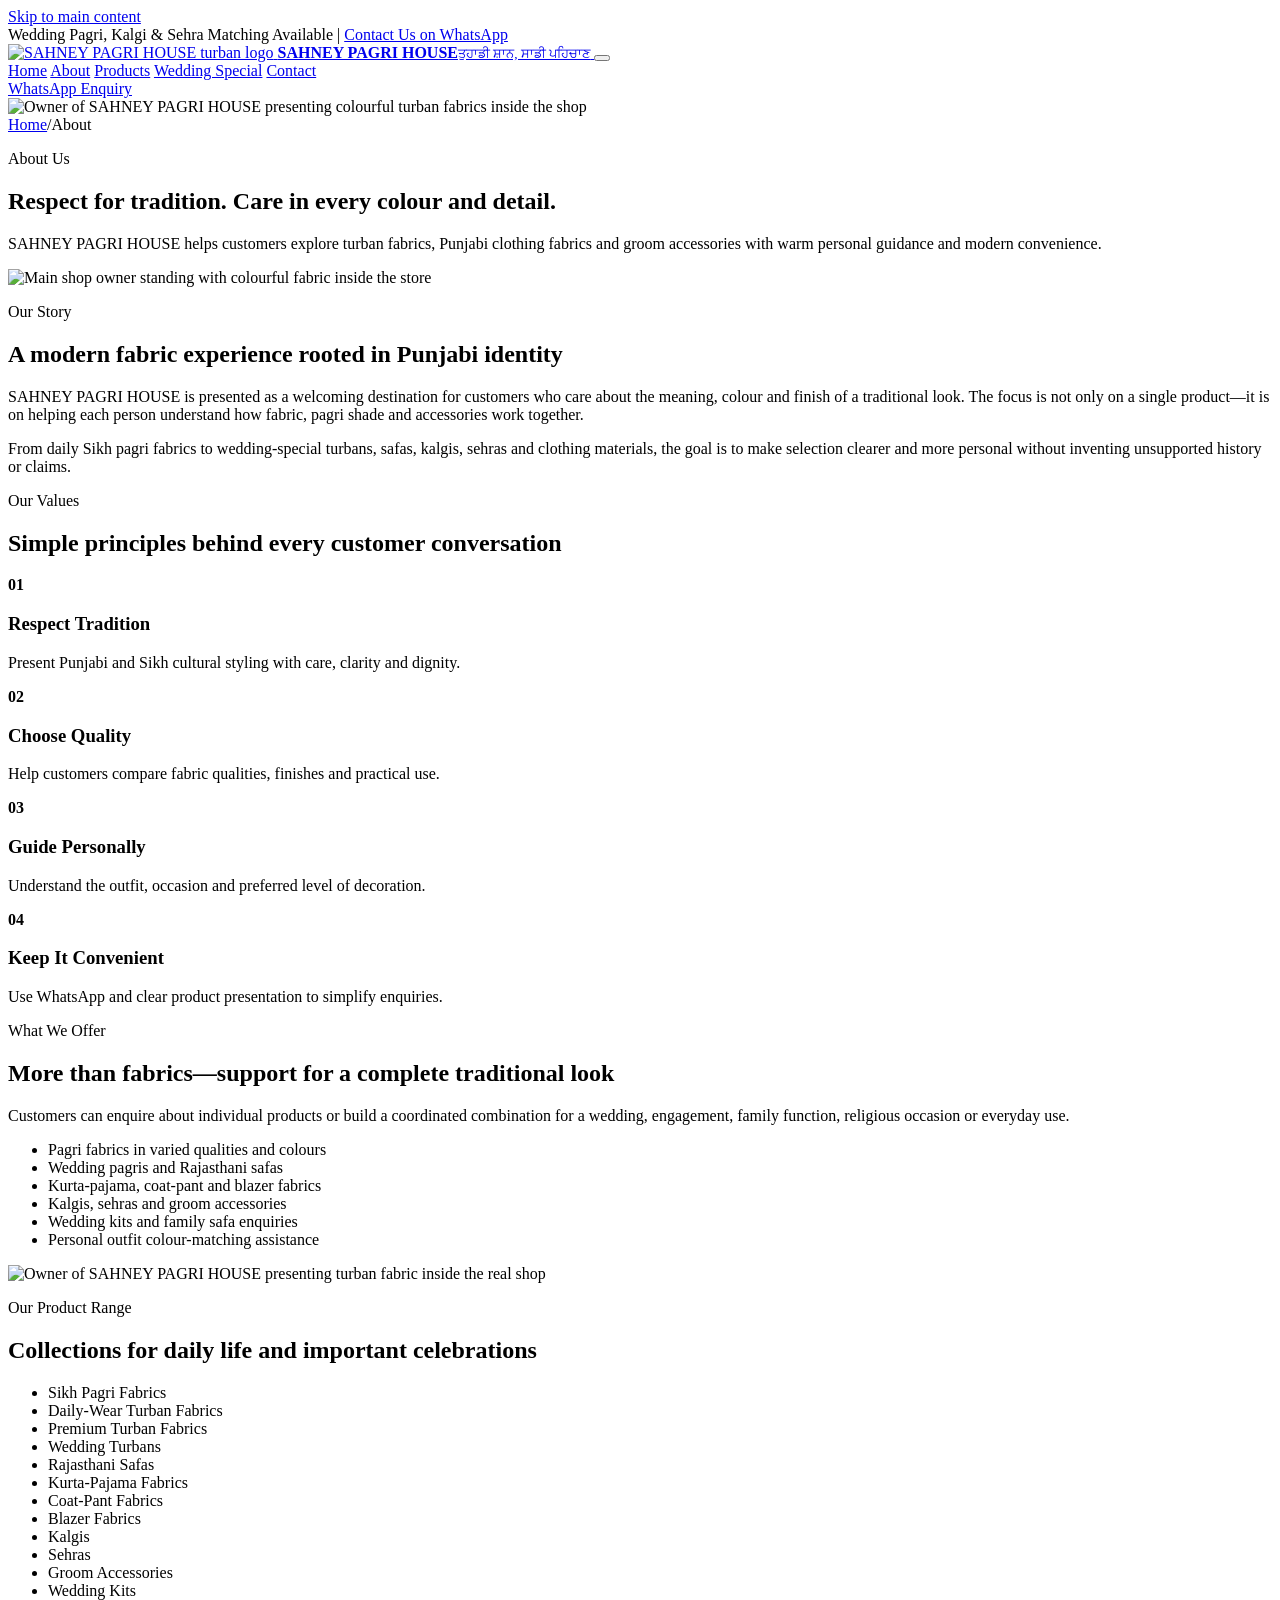
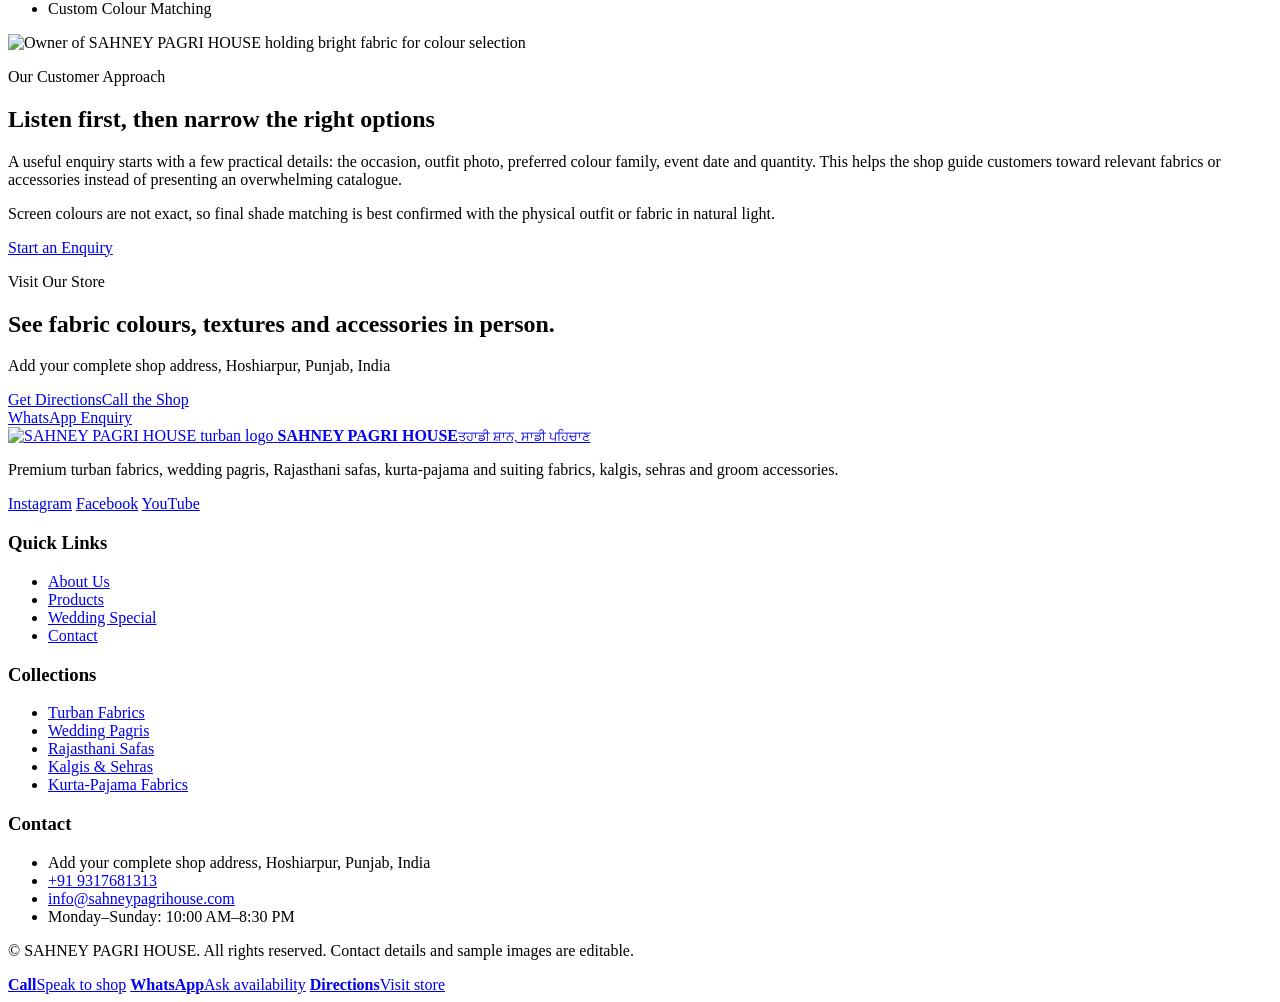
==== about.html @ 7a2eb68b "Add files via upload" ====
<!doctype html>
<html lang="en">
<head>
  <meta charset="utf-8">
  <meta name="viewport" content="width=device-width, initial-scale=1">
  <meta name="theme-color" content="#06172F">
  <meta name="description" content="Learn how SAHNEY PAGRI HOUSE combines Punjabi tradition, quality fabric selection and personal wedding colour-matching assistance in Hoshiarpur.">
  <meta name="keywords" content="turban fabrics Hoshiarpur, wedding pagri Punjab, Sikh pagri cloth, kalgi sehra, Rajasthani safa, groom accessories">
  <link rel="canonical" href="https://www.example.com/sahni-pagri-house/about.html">
  <meta property="og:type" content="website">
  <meta property="og:title" content="About SAHNEY PAGRI HOUSE | Punjabi Tradition & Personal Service">
  <meta property="og:description" content="Learn how SAHNEY PAGRI HOUSE combines Punjabi tradition, quality fabric selection and personal wedding colour-matching assistance in Hoshiarpur.">
  <meta property="og:url" content="https://www.example.com/sahni-pagri-house/about.html">
  <meta property="og:image" content="https://www.example.com/sahni-pagri-house/assets/images/owner-shop.webp">
  <meta name="twitter:card" content="summary_large_image">
  <meta name="twitter:title" content="About SAHNEY PAGRI HOUSE | Punjabi Tradition & Personal Service">
  <meta name="twitter:description" content="Learn how SAHNEY PAGRI HOUSE combines Punjabi tradition, quality fabric selection and personal wedding colour-matching assistance in Hoshiarpur.">
  <meta name="twitter:image" content="https://www.example.com/sahni-pagri-house/assets/images/owner-shop.webp">
  <title>About SAHNEY PAGRI HOUSE | Punjabi Tradition & Personal Service</title>
  <link rel="icon" href="assets/icons/favicon.png" type="image/png">
  <link rel="stylesheet" href="css/style.css">
  <script src="js/site-config.js" defer></script>

  <script src="js/script.js" defer></script>
</head>
    <body>
      <a class="skip-link" href="#main-content">Skip to main content</a>
      <div class="announcement-bar">
        <div class="container">
          Wedding Pagri, Kalgi &amp; Sehra Matching Available |
          <a href="#" data-whatsapp-message="Hello SAHNEY PAGRI HOUSE, I want to enquire about wedding pagri, kalgi and sehra matching." target="_blank" rel="noopener noreferrer">Contact Us on WhatsApp</a>
        </div>
      </div>
      <header class="site-header" data-header>
        <div class="container header-inner">
          <a class="brand" href="index.html" aria-label="SAHNEY PAGRI HOUSE home">
            <img class="brand-mark" src="assets/icons/logo.png" width="128" height="128" alt="SAHNEY PAGRI HOUSE turban logo" decoding="async">
            <span class="brand-copy"><strong data-config="businessName">SAHNEY PAGRI HOUSE</strong><small data-config="taglinePunjabi">ਤੁਹਾਡੀ ਸ਼ਾਨ, ਸਾਡੀ ਪਹਿਚਾਣ</small></span>
          </a>
          <button class="nav-toggle" type="button" aria-label="Open navigation menu" aria-expanded="false" aria-controls="primary-navigation" data-nav-toggle><span></span><span></span><span></span></button>
          <nav class="main-nav" id="primary-navigation" aria-label="Primary navigation" data-nav>
            <a href="index.html">Home</a>
<a href="about.html" aria-current="page">About</a>
<a href="products.html">Products</a>
<a href="wedding.html">Wedding Special</a>
<a href="contact.html">Contact</a>
          </nav>
          <a class="btn btn-gold btn-sm header-cta" href="#" data-whatsapp-message="Hello SAHNEY PAGRI HOUSE, I want to enquire about your turban and wedding collection." target="_blank" rel="noopener noreferrer">WhatsApp Enquiry</a>
        </div>
      </header>
<main id="main-content">
<!-- IMAGE NOTE: Replace this local WebP with an owner-approved shop or product photo, keeping the same filename and dimensions. -->
<section class="page-hero">
  <img class="page-hero-media" src="assets/images/owner-shop.webp" width="1600" height="900" alt="Owner of SAHNEY PAGRI HOUSE presenting colourful turban fabrics inside the shop" fetchpriority="high" decoding="async">
  <div class="container page-hero-inner reveal">
    <nav class="breadcrumb" aria-label="Breadcrumb"><a href="index.html">Home</a><span aria-hidden="true">/</span><span>About</span></nav>
    <p class="eyebrow">About Us</p>
    <h1>Respect for tradition. Care in every colour and detail.</h1>
    <p>SAHNEY PAGRI HOUSE helps customers explore turban fabrics, Punjabi clothing fabrics and groom accessories with warm personal guidance and modern convenience.</p>
  </div>
</section>
  <section class="section section-white"><div class="container split"><div class="split-media reveal"><img src="assets/images/owner-shop.webp" width="1200" height="1000" loading="lazy" alt="Main shop owner standing with colourful fabric inside the store" decoding="async"></div><div class="reveal delay-1"><p class="eyebrow">Our Story</p><h2>A modern fabric experience rooted in Punjabi identity</h2><p>SAHNEY PAGRI HOUSE is presented as a welcoming destination for customers who care about the meaning, colour and finish of a traditional look. The focus is not only on a single product—it is on helping each person understand how fabric, pagri shade and accessories work together.</p><p>From daily Sikh pagri fabrics to wedding-special turbans, safas, kalgis, sehras and clothing materials, the goal is to make selection clearer and more personal without inventing unsupported history or claims.</p></div></div></section>
  <section class="section section-cream phulkari-border"><div class="container"><div class="section-heading center reveal"><p class="eyebrow">Our Values</p><h2>Simple principles behind every customer conversation</h2></div><div class="grid grid-4"><article class="value-card reveal"><strong>01</strong><h3>Respect Tradition</h3><p>Present Punjabi and Sikh cultural styling with care, clarity and dignity.</p></article><article class="value-card reveal delay-1"><strong>02</strong><h3>Choose Quality</h3><p>Help customers compare fabric qualities, finishes and practical use.</p></article><article class="value-card reveal delay-2"><strong>03</strong><h3>Guide Personally</h3><p>Understand the outfit, occasion and preferred level of decoration.</p></article><article class="value-card reveal delay-3"><strong>04</strong><h3>Keep It Convenient</h3><p>Use WhatsApp and clear product presentation to simplify enquiries.</p></article></div></div></section>
  <section class="section section-navy"><div class="container split"><div class="reveal"><p class="eyebrow">What We Offer</p><h2>More than fabrics—support for a complete traditional look</h2><p>Customers can enquire about individual products or build a coordinated combination for a wedding, engagement, family function, religious occasion or everyday use.</p><ul class="check-list"><li>Pagri fabrics in varied qualities and colours</li><li>Wedding pagris and Rajasthani safas</li><li>Kurta-pajama, coat-pant and blazer fabrics</li><li>Kalgis, sehras and groom accessories</li><li>Wedding kits and family safa enquiries</li><li>Personal outfit colour-matching assistance</li></ul></div><div class="split-media reveal delay-1"><img src="assets/images/owner-shop.webp" width="1200" height="1000" loading="lazy" alt="Owner of SAHNEY PAGRI HOUSE presenting turban fabric inside the real shop" decoding="async"></div></div></section>
  <section class="section section-ivory"><div class="container"><div class="section-heading reveal"><p class="eyebrow">Our Product Range</p><h2>Collections for daily life and important celebrations</h2></div><ul class="range-list reveal"><li>Sikh Pagri Fabrics</li><li>Daily-Wear Turban Fabrics</li><li>Premium Turban Fabrics</li><li>Wedding Turbans</li><li>Rajasthani Safas</li><li>Kurta-Pajama Fabrics</li><li>Coat-Pant Fabrics</li><li>Blazer Fabrics</li><li>Kalgis</li><li>Sehras</li><li>Groom Accessories</li><li>Wedding Kits</li><li>Custom Colour Matching</li></ul></div></section>
  <section class="section section-white"><div class="container split reverse"><div class="split-media reveal delay-1"><img src="assets/images/owner-shop.webp" width="1200" height="1000" loading="lazy" alt="Owner of SAHNEY PAGRI HOUSE holding bright fabric for colour selection" decoding="async"></div><div class="reveal"><p class="eyebrow">Our Customer Approach</p><h2>Listen first, then narrow the right options</h2><p>A useful enquiry starts with a few practical details: the occasion, outfit photo, preferred colour family, event date and quantity. This helps the shop guide customers toward relevant fabrics or accessories instead of presenting an overwhelming catalogue.</p><p>Screen colours are not exact, so final shade matching is best confirmed with the physical outfit or fabric in natural light.</p><a class="btn btn-blue" href="contact.html">Start an Enquiry</a></div></div></section>
  <section class="cta-wrap"><div class="container"><div class="cta-card reveal"><p class="eyebrow">Visit Our Store</p><h2>See fabric colours, textures and accessories in person.</h2><p><span data-config="address">Add your complete shop address, Hoshiarpur, Punjab, India</span></p><div class="cta-actions"><a class="btn btn-gold" href="#" data-link="maps" target="_blank" rel="noopener noreferrer">Get Directions</a><a class="btn btn-outline-light" href="#" data-link="phone">Call the Shop</a></div></div></div></section>
</main>
  <a class="floating-whatsapp" href="#" data-whatsapp-message="Hello SAHNEY PAGRI HOUSE, I want to enquire about your collection." target="_blank" rel="noopener noreferrer" aria-label="Enquire on WhatsApp">WhatsApp Enquiry</a>
  <footer class="site-footer">
    <div class="container footer-grid">
      <div class="footer-brand">
        <a class="brand" href="index.html">
          <img class="brand-mark" src="assets/icons/logo.png" width="128" height="128" alt="SAHNEY PAGRI HOUSE turban logo" decoding="async">
          <span class="brand-copy"><strong data-config="businessName">SAHNEY PAGRI HOUSE</strong><small data-config="taglinePunjabi">ਤੁਹਾਡੀ ਸ਼ਾਨ, ਸਾਡੀ ਪਹਿਚਾਣ</small></span>
        </a>
        <p>Premium turban fabrics, wedding pagris, Rajasthani safas, kurta-pajama and suiting fabrics, kalgis, sehras and groom accessories.</p>
        <div class="social-links" aria-label="Social media links">
          <a href="#" data-link="instagram" target="_blank" rel="noopener noreferrer">Instagram</a>
          <a href="#" data-link="facebook" target="_blank" rel="noopener noreferrer">Facebook</a>
          <a href="#" data-link="youtube" target="_blank" rel="noopener noreferrer">YouTube</a>
        </div>
      </div>
      <div class="footer-column"><h3>Quick Links</h3><ul>
        <li><a href="about.html">About Us</a></li><li><a href="products.html">Products</a></li><li><a href="wedding.html">Wedding Special</a></li><li><a href="contact.html">Contact</a></li>
      </ul></div>
      <div class="footer-column"><h3>Collections</h3><ul>
        <li><a href="products.html?category=Sikh%20Pagri%20Fabrics">Turban Fabrics</a></li><li><a href="products.html?category=Wedding%20Turbans">Wedding Pagris</a></li><li><a href="products.html?category=Rajasthani%20Safas">Rajasthani Safas</a></li><li><a href="products.html?category=Kalgis">Kalgis &amp; Sehras</a></li><li><a href="products.html?category=Kurta-Pajama%20Fabrics">Kurta-Pajama Fabrics</a></li>
      </ul></div>
      <div class="footer-column"><h3>Contact</h3><ul>
        <li data-config="address">Add your complete shop address, Hoshiarpur, Punjab, India</li>
        <li><a href="#" data-link="phone" data-config="phoneDisplay">+91 9317681313</a></li>
        <li><a href="#" data-link="email" data-config="email">info@sahneypagrihouse.com</a></li>
        <li data-config="openingHours">Monday–Sunday: 10:00 AM–8:30 PM</li>
      </ul></div>
    </div>
    <div class="container footer-bottom"><p>© <span data-year></span> SAHNEY PAGRI HOUSE. All rights reserved. Contact details and sample images are editable.</p></div>
  </footer>
  <nav class="mobile-action-bar" aria-label="Quick contact actions">
    <a href="#" data-link="phone"><strong>Call</strong><span>Speak to shop</span></a>
    <a href="#" data-whatsapp-message="Hello SAHNEY PAGRI HOUSE, I want to make an enquiry." target="_blank" rel="noopener noreferrer"><strong>WhatsApp</strong><span>Ask availability</span></a>
    <a href="#" data-link="maps" target="_blank" rel="noopener noreferrer"><strong>Directions</strong><span>Visit store</span></a>
  </nav>
</body>
</html>
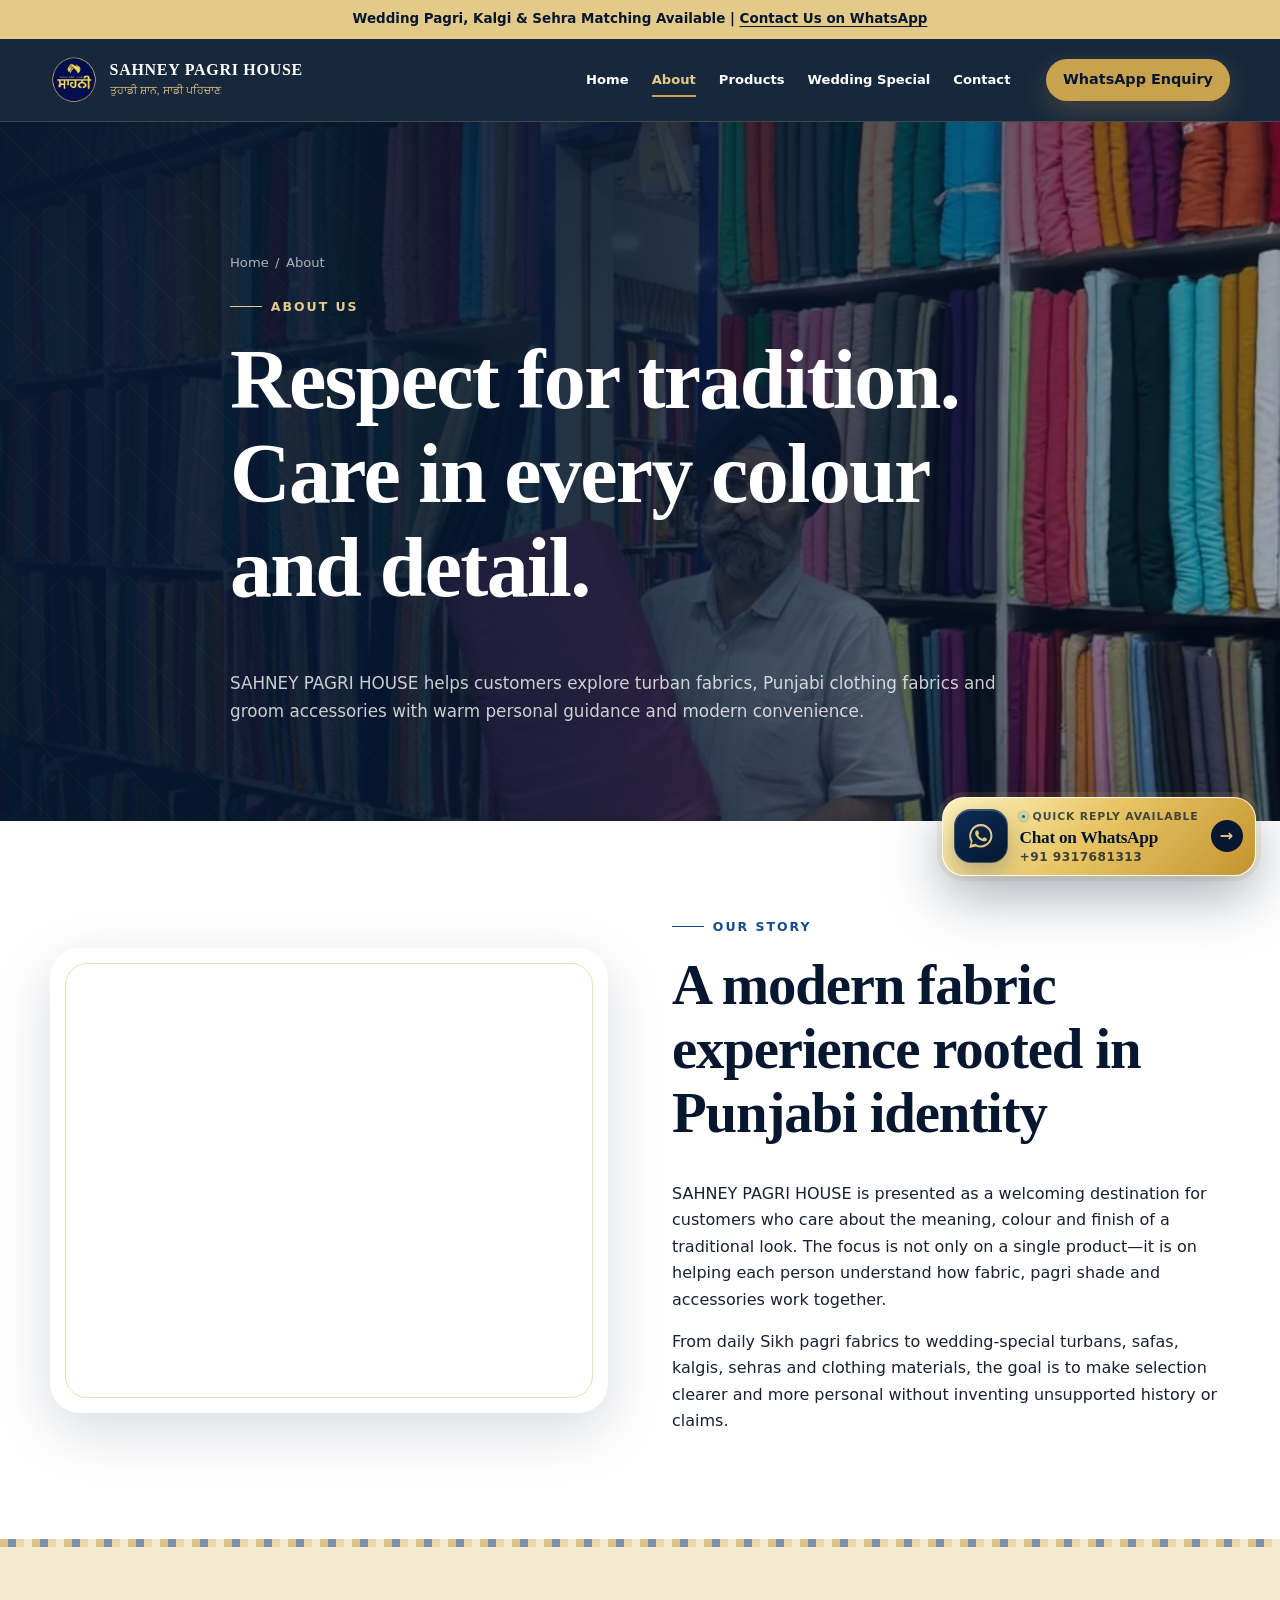
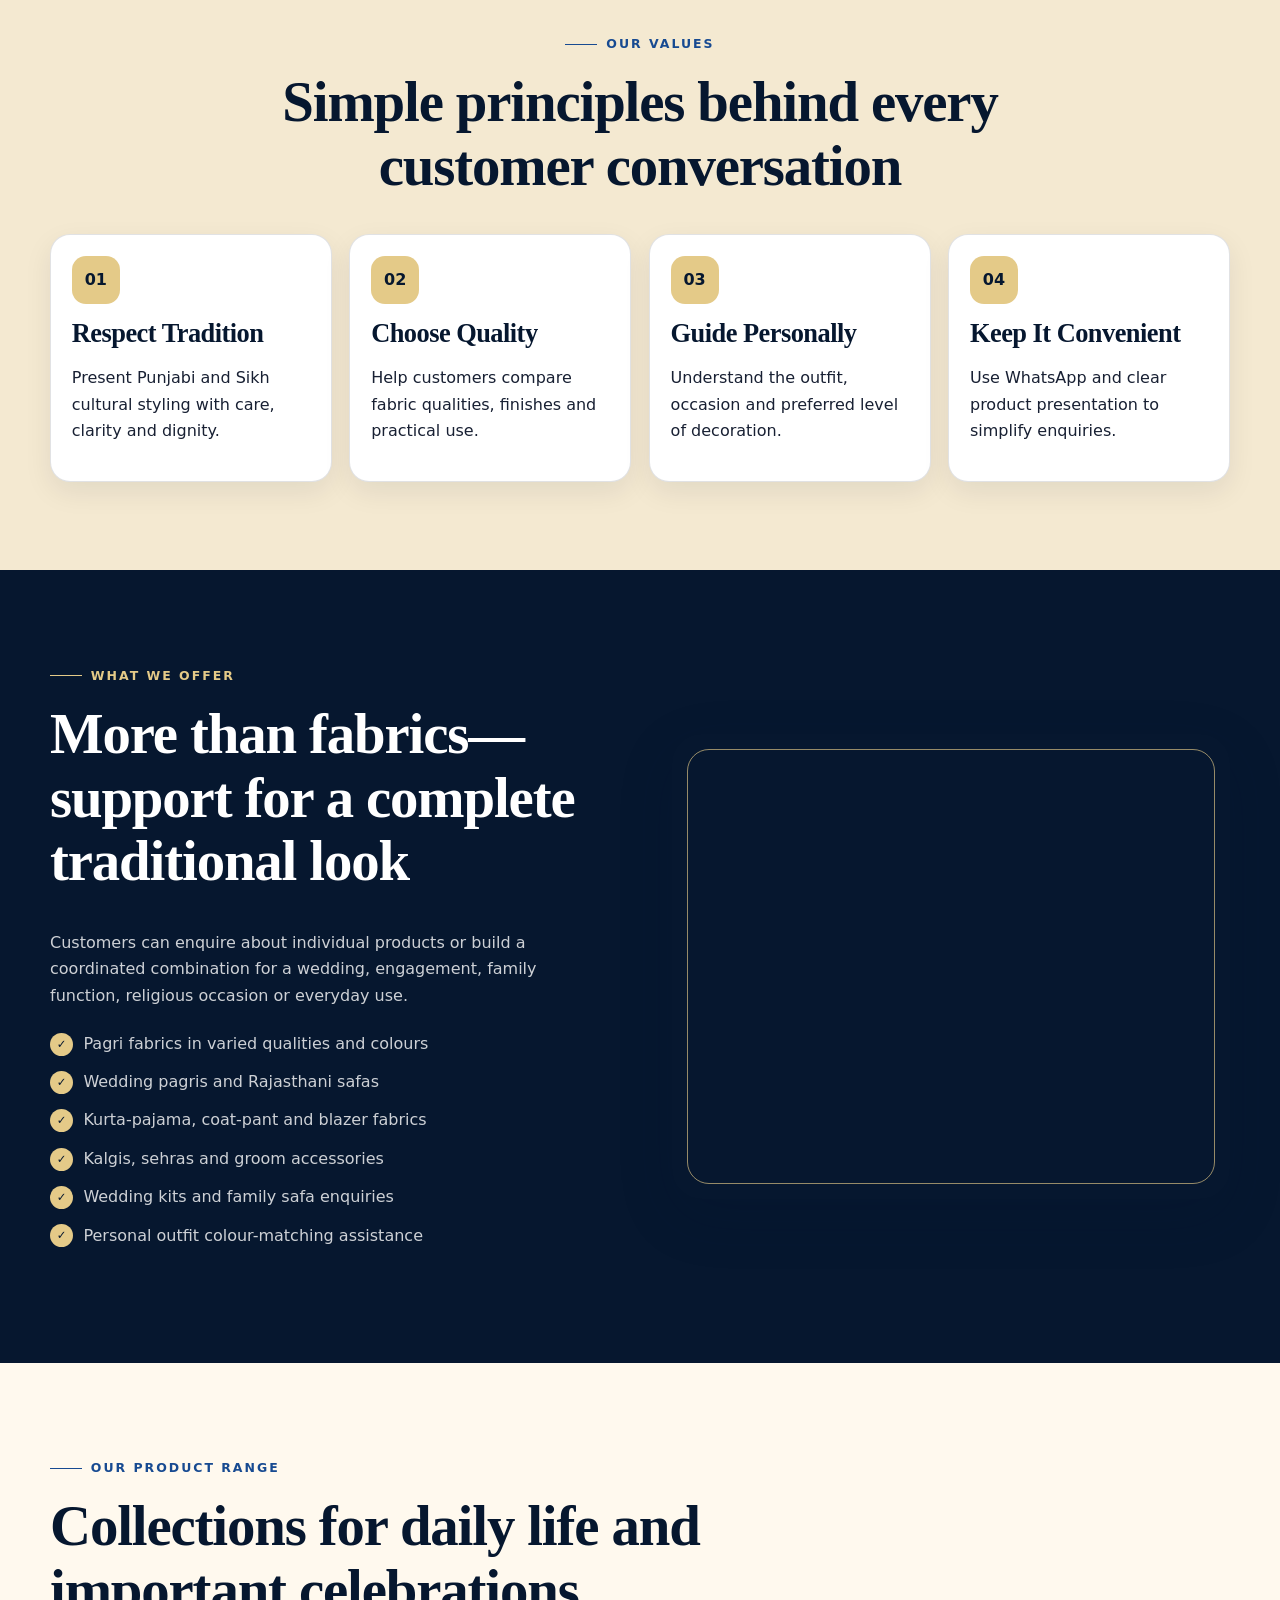
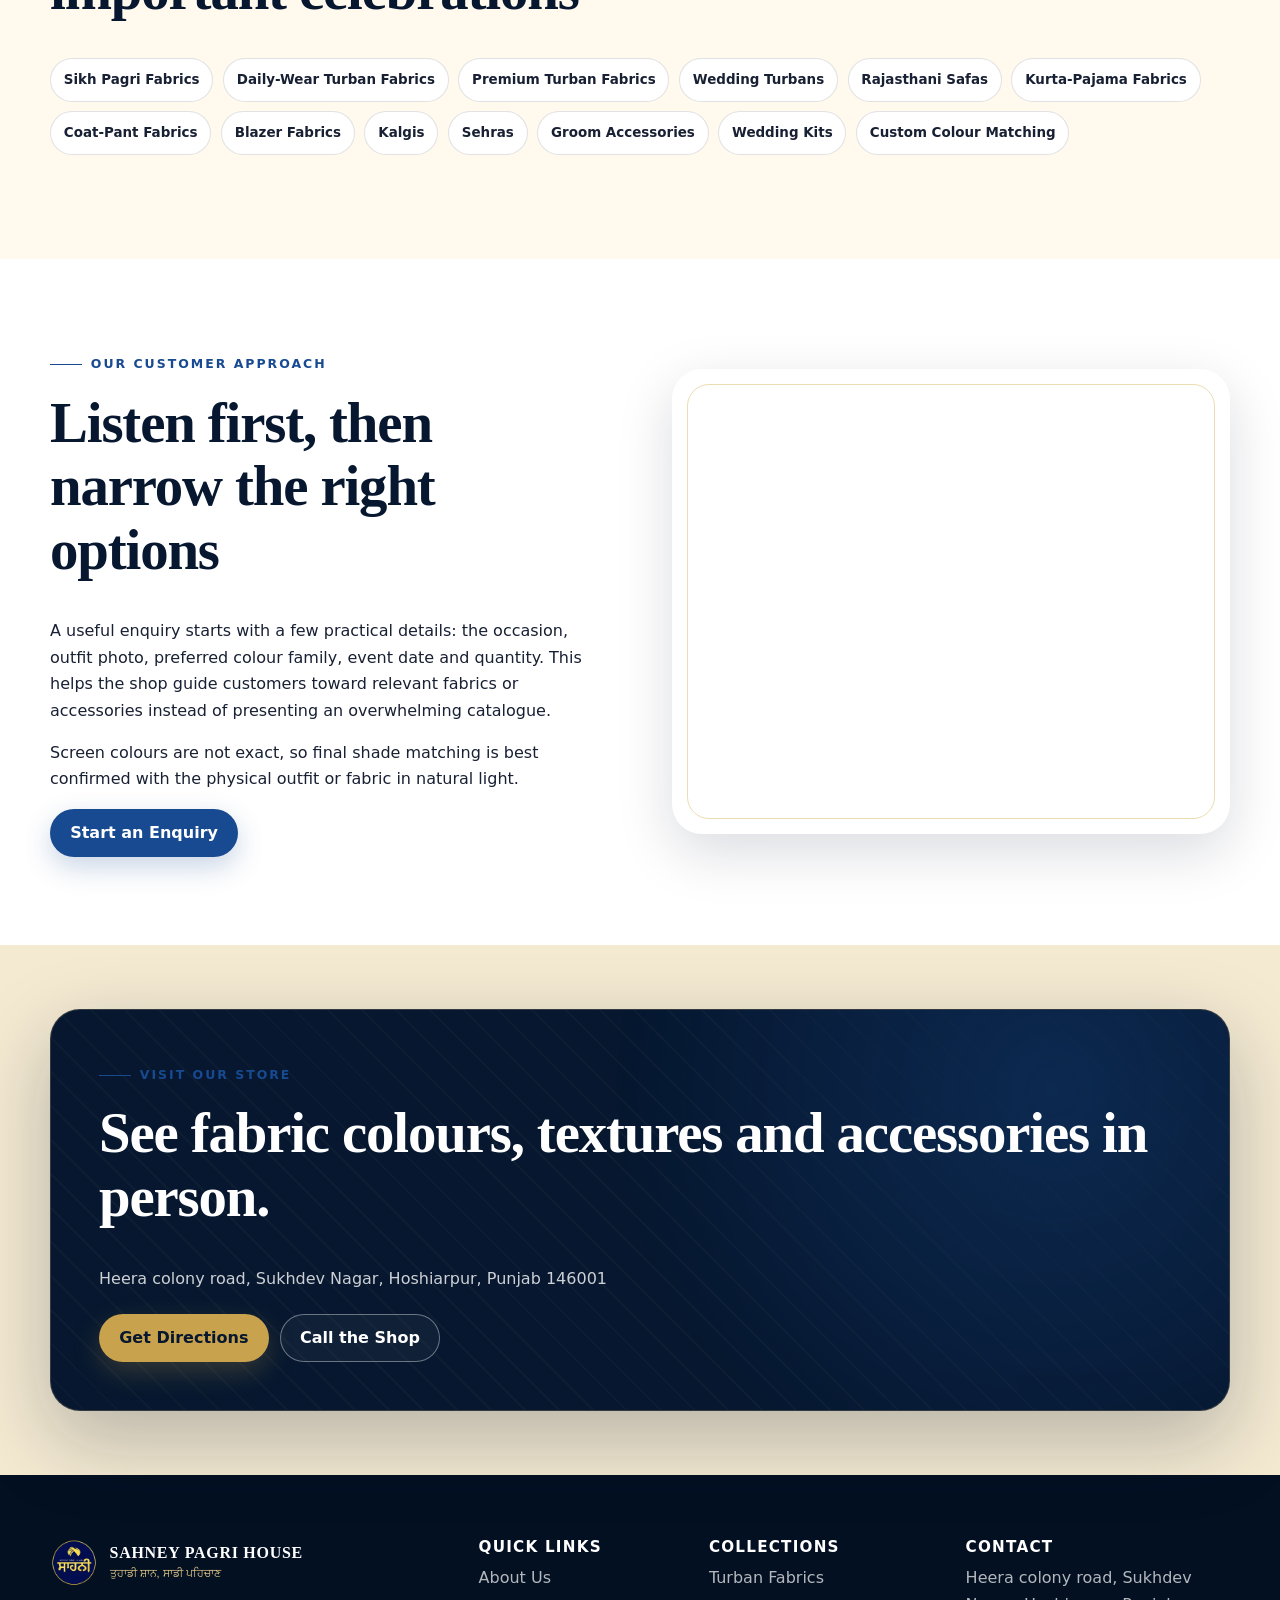
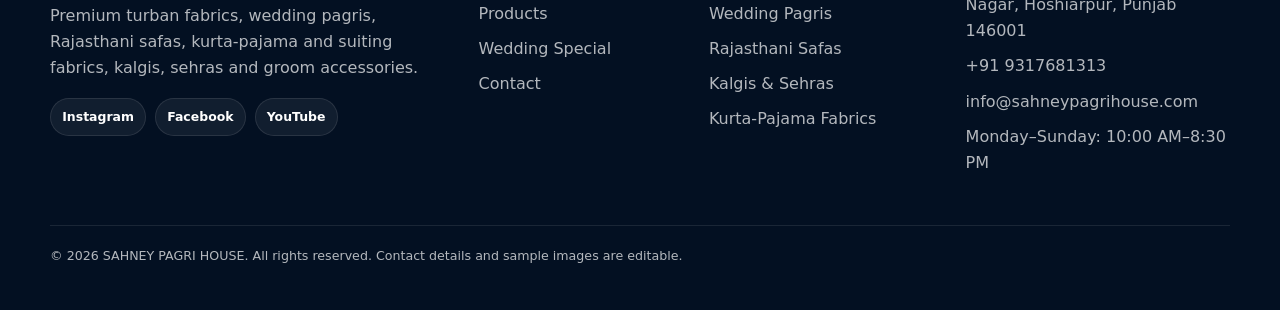
==== commit 1fd93bba: "Add files via upload" ====
--- a/about.html
+++ b/about.html
@@ -34,8 +34,8 @@
       <header class="site-header" data-header>
         <div class="container header-inner">
           <a class="brand" href="index.html" aria-label="SAHNEY PAGRI HOUSE home">
-            <img class="brand-mark" src="assets/icons/logo.png" width="128" height="128" alt="SAHNEY PAGRI HOUSE turban logo" decoding="async">
-            <span class="brand-copy"><strong data-config="businessName">SAHNEY PAGRI HOUSE</strong><small data-config="taglinePunjabi">ਤੁਹਾਡੀ ਸ਼ਾਨ, ਸਾਡੀ ਪਹਿਚਾਣ</small></span>
+            <img class="brand-mark" src="assets/icons/ChatGPT Image Jul 29, 2026, 11_14_23 AM.png" width="128" height="128" alt="SAHNEY PAGRI HOUSE turban logo" decoding="async">
+            <span class="brand-copy"><strong class="brand-name-styled" aria-label="SAHNEY PAGRI HOUSE"><span class="brand-name-blue">SAHNEY</span> <span class="brand-name-black">PAGRI HOUSE</span></strong><small data-config="taglinePunjabi">ਤੁਹਾਡੀ ਸ਼ਾਨ, ਸਾਡੀ ਪਹਿਚਾਣ</small></span>
           </a>
           <button class="nav-toggle" type="button" aria-label="Open navigation menu" aria-expanded="false" aria-controls="primary-navigation" data-nav-toggle><span></span><span></span><span></span></button>
           <nav class="main-nav" id="primary-navigation" aria-label="Primary navigation" data-nav>
@@ -71,7 +71,7 @@
     <div class="container footer-grid">
       <div class="footer-brand">
         <a class="brand" href="index.html">
-          <img class="brand-mark" src="assets/icons/logo.png" width="128" height="128" alt="SAHNEY PAGRI HOUSE turban logo" decoding="async">
+          <img class="brand-mark" src="assets/icons/ChatGPT Image Jul 29, 2026, 11_14_23 AM.png" width="128" height="128" alt="SAHNEY PAGRI HOUSE turban logo" decoding="async">
           <span class="brand-copy"><strong data-config="businessName">SAHNEY PAGRI HOUSE</strong><small data-config="taglinePunjabi">ਤੁਹਾਡੀ ਸ਼ਾਨ, ਸਾਡੀ ਪਹਿਚਾਣ</small></span>
         </a>
         <p>Premium turban fabrics, wedding pagris, Rajasthani safas, kurta-pajama and suiting fabrics, kalgis, sehras and groom accessories.</p>
--- a/css/style.css
+++ b/css/style.css
@@ -0,0 +1,1341 @@
+/* ==========================================================
+   SAHNEY PAGRI HOUSE — Shared Royal Punjabi Theme
+   Edit the colour variables below to change the whole website.
+   ========================================================== */
+:root {
+  --navy: #06172f;
+  --blue: #174a91;
+  --blue-2: #1f5aa8;
+  --gold: #c9a24d;
+  --gold-soft: #e4ca88;
+  --ivory: #fff9ee;
+  --cream: #f4e9d1;
+  --white: #ffffff;
+  --ink: #182033;
+  --muted: #5e6573;
+  --line: rgba(24, 32, 51, 0.13);
+  --navy-line: rgba(228, 202, 136, 0.2);
+  --danger: #a42a37;
+  --success: #176944;
+  --shadow-sm: 0 10px 28px rgba(6, 23, 47, 0.08);
+  --shadow-md: 0 18px 55px rgba(6, 23, 47, 0.15);
+  --shadow-lg: 0 28px 80px rgba(6, 23, 47, 0.26);
+  --radius-sm: 12px;
+  --radius: 20px;
+  --radius-lg: 30px;
+  --container: 1180px;
+  --header-height: 82px;
+  --transition: 220ms ease;
+}
+
+* { box-sizing: border-box; }
+html { scroll-behavior: smooth; scroll-padding-top: 120px; }
+body {
+  margin: 0;
+  min-width: 320px;
+  color: var(--ink);
+  background: var(--ivory);
+  font-family: Inter, ui-sans-serif, system-ui, -apple-system, BlinkMacSystemFont, "Segoe UI", sans-serif;
+  line-height: 1.65;
+  overflow-x: hidden;
+}
+body.no-scroll { overflow: hidden; }
+img { display: block; max-width: 100%; }
+a { color: inherit; text-decoration: none; }
+button, input, select, textarea { font: inherit; }
+button { color: inherit; }
+ul, ol { margin-top: 0; }
+main { min-height: 60vh; }
+::selection { color: var(--navy); background: var(--gold-soft); }
+
+h1, h2, h3, h4 {
+  margin: 0 0 0.65em;
+  color: var(--navy);
+  font-family: Georgia, "Times New Roman", serif;
+  line-height: 1.12;
+  letter-spacing: -0.02em;
+}
+h1 { font-size: clamp(2.35rem, 8.5vw, 5.25rem); }
+h2 { font-size: clamp(2rem, 6vw, 3.55rem); }
+h3 { font-size: clamp(1.25rem, 3vw, 1.65rem); }
+p { margin: 0 0 1rem; }
+small { line-height: 1.4; }
+
+.container { width: min(calc(100% - 30px), var(--container)); margin-inline: auto; }
+.narrow { max-width: 760px; }
+.section { padding: 72px 0; position: relative; }
+.section-sm { padding: 48px 0; }
+.section-ivory { background: var(--ivory); }
+.section-cream { background: var(--cream); }
+.section-white { background: var(--white); }
+.section-navy { color: rgba(255,255,255,.8); background: var(--navy); }
+.section-navy h2, .section-navy h3 { color: var(--white); }
+.section-blue { color: rgba(255,255,255,.88); background: var(--blue); }
+.section-blue h2, .section-blue h3 { color: var(--white); }
+.center { text-align: center; }
+.muted { color: var(--muted); }
+.visually-hidden {
+  position: absolute !important; width: 1px !important; height: 1px !important;
+  padding: 0 !important; margin: -1px !important; overflow: hidden !important;
+  clip: rect(0, 0, 0, 0) !important; white-space: nowrap !important; border: 0 !important;
+}
+
+.skip-link {
+  position: fixed; top: 10px; left: 10px; z-index: 10000;
+  padding: 0.75rem 1rem; color: var(--navy); background: var(--gold-soft);
+  border-radius: 10px; transform: translateY(-150%); transition: transform var(--transition);
+}
+.skip-link:focus { transform: translateY(0); }
+
+:focus-visible { outline: 3px solid var(--gold); outline-offset: 3px; }
+
+.eyebrow {
+  display: inline-flex; align-items: center; gap: 0.55rem;
+  margin-bottom: 1rem; color: var(--blue); font-size: 0.78rem;
+  font-weight: 800; letter-spacing: 0.16em; text-transform: uppercase;
+}
+.eyebrow::before { content: ""; width: 32px; height: 1px; background: currentColor; }
+.section-navy .eyebrow, .section-blue .eyebrow, .hero .eyebrow, .page-hero .eyebrow { color: var(--gold-soft); }
+.punjabi {
+  font-family: "Noto Sans Gurmukhi", Raavi, system-ui, sans-serif;
+  font-weight: 700; letter-spacing: 0;
+}
+.section-heading { max-width: 740px; margin-bottom: 2.25rem; }
+.section-heading.center { margin-inline: auto; }
+.section-heading p:last-child { color: var(--muted); font-size: 1.03rem; }
+.section-navy .section-heading p:last-child, .section-blue .section-heading p:last-child { color: rgba(255,255,255,.7); }
+.gold-rule { width: 86px; height: 2px; margin: 1.2rem 0; background: linear-gradient(90deg, var(--gold), transparent); }
+
+.btn {
+  position: relative; display: inline-flex; align-items: center; justify-content: center;
+  min-height: 48px; padding: 0.78rem 1.2rem; border: 1px solid transparent;
+  border-radius: 999px; font-weight: 800; line-height: 1.1; text-align: center;
+  cursor: pointer; overflow: hidden; transition: transform var(--transition), box-shadow var(--transition), background var(--transition), border-color var(--transition);
+}
+.btn::after {
+  content: ""; position: absolute; inset: -60% auto -60% -60%; width: 45%;
+  background: linear-gradient(110deg, transparent, rgba(255,255,255,.36), transparent);
+  transform: rotate(12deg); transition: left 500ms ease;
+}
+.btn:hover::after { left: 125%; }
+.btn:hover { transform: translateY(-2px); }
+.btn-gold { color: var(--navy); background: var(--gold); box-shadow: 0 10px 28px rgba(201,162,77,.24); }
+.btn-gold:hover { background: var(--gold-soft); box-shadow: 0 14px 35px rgba(201,162,77,.33); }
+.btn-blue { color: var(--white); background: var(--blue); box-shadow: 0 10px 28px rgba(23,74,145,.23); }
+.btn-blue:hover { background: var(--blue-2); }
+.btn-light { color: var(--navy); background: var(--white); }
+.btn-outline { color: var(--navy); background: transparent; border-color: rgba(6,23,47,.25); }
+.btn-outline:hover { border-color: var(--blue); background: rgba(23,74,145,.06); }
+.btn-outline-light { color: var(--white); background: rgba(255,255,255,.04); border-color: rgba(255,255,255,.38); }
+.btn-outline-light:hover { border-color: var(--gold-soft); background: rgba(255,255,255,.08); }
+.btn-sm { min-height: 42px; padding: 0.66rem 1rem; font-size: 0.9rem; }
+.text-link { display: inline-flex; gap: 0.45rem; align-items: center; color: var(--blue); font-weight: 800; }
+.text-link::after { content: "→"; transition: transform var(--transition); }
+.text-link:hover::after { transform: translateX(5px); }
+
+/* Announcement and header */
+.announcement-bar {
+  position: relative; z-index: 1002; padding: 0.52rem 0;
+  color: var(--navy); background: var(--gold-soft); text-align: center;
+  font-size: 0.78rem; font-weight: 800;
+}
+.announcement-bar a { text-decoration: underline; text-underline-offset: 3px; }
+.site-header {
+  position: sticky; top: 0; z-index: 1000; color: var(--white);
+  background: rgba(6,23,47,.93); border-bottom: 1px solid var(--navy-line);
+  backdrop-filter: blur(16px); -webkit-backdrop-filter: blur(16px);
+  transition: box-shadow var(--transition), background var(--transition);
+}
+.site-header.is-scrolled { background: rgba(6,23,47,.98); box-shadow: 0 12px 30px rgba(6,23,47,.22); }
+.header-inner { display: flex; min-height: 72px; align-items: center; justify-content: space-between; gap: 1rem; }
+.brand { display: inline-flex; align-items: center; gap: 0.72rem; min-width: 0; }
+.brand-mark { width: 48px; height: 48px; flex: 0 0 auto; }
+.brand-copy { display: grid; min-width: 0; line-height: 1.1; }
+.brand-copy strong { font-family: Georgia, serif; font-size: 0.96rem; letter-spacing: 0.045em; white-space: nowrap; }
+.brand-copy small { margin-top: 0.3rem; color: var(--gold-soft); font-family: "Noto Sans Gurmukhi", Raavi, sans-serif; font-size: 0.68rem; }
+.nav-toggle {
+  display: grid; width: 46px; height: 46px; place-content: center; gap: 5px;
+  padding: 0; color: var(--white); background: rgba(255,255,255,.06);
+  border: 1px solid rgba(255,255,255,.16); border-radius: 12px; cursor: pointer;
+}
+.nav-toggle span { display: block; width: 21px; height: 2px; background: currentColor; transition: transform var(--transition), opacity var(--transition); }
+.nav-toggle[aria-expanded="true"] span:nth-child(1) { transform: translateY(7px) rotate(45deg); }
+.nav-toggle[aria-expanded="true"] span:nth-child(2) { opacity: 0; }
+.nav-toggle[aria-expanded="true"] span:nth-child(3) { transform: translateY(-7px) rotate(-45deg); }
+.main-nav {
+  position: fixed; inset: auto 15px auto 15px; top: calc(var(--header-height) + 45px);
+  display: none; padding: 0.7rem; color: var(--white); background: rgba(6,23,47,.99);
+  border: 1px solid var(--navy-line); border-radius: 18px; box-shadow: var(--shadow-lg);
+}
+.main-nav.is-open { display: grid; }
+.main-nav a { position: relative; padding: 0.78rem 0.9rem; border-radius: 10px; font-size: 0.93rem; font-weight: 700; }
+.main-nav a:hover, .main-nav a[aria-current="page"] { color: var(--gold-soft); background: rgba(255,255,255,.06); }
+.header-cta { display: none; }
+
+/* Hero */
+.hero, .page-hero { position: relative; isolation: isolate; overflow: hidden; color: var(--white); background: var(--navy); }
+.hero { min-height: 680px; display: grid; align-items: center; }
+.hero-media, .page-hero-media { position: absolute; inset: 0; z-index: -3; width: 100%; height: 100%; object-fit: cover; }
+.hero::before, .page-hero::before {
+  content: ""; position: absolute; inset: 0; z-index: -2;
+  background: linear-gradient(90deg, rgba(6,23,47,.96) 0%, rgba(6,23,47,.86) 48%, rgba(6,23,47,.40) 100%);
+}
+.hero::after, .page-hero::after {
+  content: ""; position: absolute; inset: 0; z-index: -1; opacity: .2;
+  background-image: linear-gradient(45deg, transparent 44%, rgba(228,202,136,.28) 45%, transparent 46%), linear-gradient(-45deg, transparent 44%, rgba(228,202,136,.18) 45%, transparent 46%);
+  background-size: 64px 64px;
+  mask-image: linear-gradient(to right, black, transparent 62%);
+}
+.hero-inner { padding: 78px 0 90px; }
+.hero-copy { max-width: 760px; }
+.hero h1, .page-hero h1 { color: var(--white); }
+.hero h1 { max-width: 900px; margin-bottom: 1.15rem; }
+.hero-lead { max-width: 700px; color: rgba(255,255,255,.78); font-size: clamp(1.02rem, 2.6vw, 1.2rem); }
+.hero-actions { display: flex; flex-wrap: wrap; gap: 0.8rem; margin: 1.65rem 0 1.75rem; }
+.trust-points { display: grid; grid-template-columns: repeat(2, minmax(0,1fr)); gap: 0.6rem; max-width: 730px; }
+.trust-point { display: flex; align-items: center; gap: 0.55rem; color: rgba(255,255,255,.84); font-size: 0.85rem; font-weight: 700; }
+.trust-point::before { content: "✓"; display: grid; width: 24px; height: 24px; place-content: center; color: var(--navy); background: var(--gold-soft); border-radius: 50%; font-size: 0.74rem; }
+.hero-ornament { position: absolute; right: 5%; bottom: -40px; width: 190px; height: 190px; border: 1px solid rgba(228,202,136,.28); border-radius: 50%; opacity: .75; }
+.hero-ornament::before, .hero-ornament::after { content: ""; position: absolute; inset: 22px; border: 1px dashed rgba(228,202,136,.3); border-radius: 50%; }
+.hero-ornament::after { inset: 48px; }
+.page-hero { min-height: 410px; display: grid; align-items: end; }
+.page-hero-inner { max-width: 820px; padding: 92px 0 68px; }
+.page-hero p:last-child { color: rgba(255,255,255,.78); font-size: 1.05rem; }
+.breadcrumb { display: flex; flex-wrap: wrap; gap: 0.4rem; margin-bottom: 1rem; color: rgba(255,255,255,.65); font-size: .82rem; }
+.breadcrumb a:hover { color: var(--gold-soft); }
+
+/* Cards, grids and decorative pattern */
+.pattern-light {
+  background-image: radial-gradient(circle at 1px 1px, rgba(23,74,145,.09) 1px, transparent 0);
+  background-size: 24px 24px;
+}
+.phulkari-border { position: relative; }
+.phulkari-border::before {
+  content: ""; position: absolute; inset: 0 0 auto; height: 8px; opacity: .55;
+  background: repeating-linear-gradient(90deg, var(--gold) 0 8px, var(--blue) 8px 16px, var(--gold-soft) 16px 24px, transparent 24px 32px);
+}
+.grid { display: grid; gap: 1.1rem; }
+.grid-2, .grid-3, .grid-4 { grid-template-columns: 1fr; }
+.card {
+  background: var(--white); border: 1px solid var(--line); border-radius: var(--radius);
+  box-shadow: var(--shadow-sm); overflow: hidden;
+}
+.card-body { padding: 1.2rem; }
+.card p:last-child { margin-bottom: 0; }
+.category-card { position: relative; min-height: 350px; color: var(--white); background: var(--navy); }
+.category-card img { width: 100%; height: 100%; object-fit: cover; transition: transform 650ms ease; }
+.category-card::after { content: ""; position: absolute; inset: 0; background: linear-gradient(180deg, transparent 18%, rgba(6,23,47,.9) 92%); }
+.category-card-content { position: absolute; inset: auto 0 0; z-index: 2; padding: 1.25rem; }
+.category-card h3 { color: var(--white); }
+.category-card p { color: rgba(255,255,255,.75); font-size: .92rem; }
+.category-card .text-link { color: var(--gold-soft); }
+.category-card:hover img { transform: scale(1.045); }
+.category-card:hover { box-shadow: var(--shadow-md); }
+.whatsapp-mini { position: absolute; top: 14px; right: 14px; z-index: 3; display: grid; width: 42px; height: 42px; place-content: center; color: var(--navy); background: var(--gold-soft); border-radius: 50%; font-weight: 900; box-shadow: var(--shadow-sm); }
+
+.split { display: grid; gap: 2rem; align-items: center; }
+.split-media { position: relative; min-height: 420px; overflow: hidden; border-radius: var(--radius-lg); box-shadow: var(--shadow-md); }
+.split-media img { width: 100%; height: 100%; min-height: 420px; object-fit: cover; }
+.split-media::after { content: ""; position: absolute; inset: 15px; border: 1px solid rgba(228,202,136,.65); border-radius: 22px; pointer-events: none; }
+.check-list { display: grid; gap: .75rem; padding: 0; margin: 1.35rem 0 1.6rem; list-style: none; }
+.check-list li { display: flex; align-items: flex-start; gap: .65rem; }
+.check-list li::before { content: "✓"; flex: 0 0 auto; display: grid; width: 23px; height: 23px; place-content: center; margin-top: .12rem; color: var(--navy); background: var(--gold-soft); border-radius: 50%; font-size: .72rem; font-weight: 900; }
+
+/* Colour showcase */
+.colour-showcase { display: grid; gap: 1.5rem; align-items: center; }
+.colour-stage { position: relative; min-height: 260px; padding: 1.5rem; color: var(--white); background: var(--selected-colour, #174a91); border-radius: var(--radius-lg); box-shadow: var(--shadow-md); overflow: hidden; transition: background 350ms ease; }
+.colour-stage::before { content: ""; position: absolute; inset: 0; opacity: .28; background: repeating-linear-gradient(135deg, transparent 0 16px, rgba(255,255,255,.12) 16px 18px); }
+.colour-stage-inner { position: relative; z-index: 1; display: flex; min-height: 210px; flex-direction: column; align-items: flex-start; justify-content: flex-end; }
+.colour-stage h3 { color: var(--white); font-size: 2rem; }
+.colour-stage p { max-width: 520px; color: rgba(255,255,255,.82); }
+.colour-swatches { display: flex; gap: .7rem; padding: .4rem .2rem .8rem; overflow-x: auto; scrollbar-width: thin; }
+.colour-swatch { flex: 0 0 auto; display: grid; gap: .45rem; width: 74px; justify-items: center; padding: .45rem .25rem; background: transparent; border: 0; border-radius: 12px; cursor: pointer; }
+.colour-swatch span:first-child { width: 48px; height: 48px; border: 3px solid var(--white); border-radius: 50%; background: var(--swatch); box-shadow: 0 0 0 1px rgba(6,23,47,.25), var(--shadow-sm); transition: transform var(--transition); }
+.colour-swatch span:last-child { color: var(--muted); font-size: .69rem; font-weight: 700; text-align: center; }
+.colour-swatch:hover span:first-child, .colour-swatch.active span:first-child { transform: scale(1.12); box-shadow: 0 0 0 3px var(--gold), var(--shadow-sm); }
+
+/* Process and features */
+.steps { counter-reset: step; display: grid; gap: 1rem; }
+.step-card { position: relative; padding: 1.35rem; background: var(--white); border: 1px solid var(--line); border-radius: var(--radius); box-shadow: var(--shadow-sm); }
+.step-card::before { counter-increment: step; content: counter(step, decimal-leading-zero); display: grid; width: 48px; height: 48px; place-content: center; margin-bottom: 1rem; color: var(--navy); background: var(--gold-soft); border-radius: 50%; font-family: Georgia, serif; font-size: 1.05rem; font-weight: 800; }
+.feature-card { padding: 1.35rem; background: rgba(255,255,255,.06); border: 1px solid rgba(255,255,255,.12); border-radius: var(--radius); }
+.feature-icon { display: grid; width: 46px; height: 46px; place-content: center; margin-bottom: 1rem; color: var(--navy); background: var(--gold-soft); border-radius: 14px; font-weight: 900; }
+.feature-card p { color: rgba(255,255,255,.7); }
+
+/* Gallery */
+.gallery-grid { display: grid; grid-template-columns: 1fr; gap: .85rem; }
+.gallery-item { position: relative; min-height: 300px; padding: 0; overflow: hidden; background: var(--navy); border: 0; border-radius: var(--radius); cursor: zoom-in; box-shadow: var(--shadow-sm); }
+.gallery-item img { width: 100%; height: 100%; min-height: 300px; object-fit: cover; transition: transform 650ms ease, filter var(--transition); }
+.gallery-item::after { content: "View"; position: absolute; right: 14px; bottom: 14px; padding: .45rem .7rem; color: var(--navy); background: var(--gold-soft); border-radius: 999px; font-size: .75rem; font-weight: 900; opacity: 0; transform: translateY(8px); transition: opacity var(--transition), transform var(--transition); }
+.gallery-item:hover img { transform: scale(1.045); filter: brightness(.82); }
+.gallery-item:hover::after { opacity: 1; transform: translateY(0); }
+.gallery-item[hidden] { display: none; }
+.gallery-filters { display: flex; gap: .55rem; margin-bottom: 1.5rem; padding-bottom: .4rem; overflow-x: auto; }
+.filter-chip { flex: 0 0 auto; padding: .62rem .9rem; color: var(--ink); background: var(--white); border: 1px solid var(--line); border-radius: 999px; font-weight: 800; cursor: pointer; }
+.filter-chip:hover, .filter-chip.active { color: var(--white); background: var(--blue); border-color: var(--blue); }
+
+/* Testimonials */
+.testimonial-shell { position: relative; padding: 1.25rem; background: var(--white); border: 1px solid var(--line); border-radius: var(--radius-lg); box-shadow: var(--shadow-md); }
+.testimonial-track { min-height: 245px; }
+.testimonial { display: none; }
+.testimonial.active { display: block; animation: softFade 400ms ease both; }
+.testimonial blockquote { margin: 0 0 1.25rem; color: var(--ink); font-family: Georgia, serif; font-size: clamp(1.22rem, 3.8vw, 1.7rem); line-height: 1.45; }
+.testimonial small { display: block; color: var(--muted); }
+.testimonial-controls { display: flex; align-items: center; justify-content: space-between; gap: .75rem; }
+.round-button { display: grid; width: 44px; height: 44px; place-content: center; background: var(--ivory); border: 1px solid var(--line); border-radius: 50%; cursor: pointer; }
+.round-button:hover { color: var(--white); background: var(--blue); border-color: var(--blue); }
+.testimonial-dots { display: flex; gap: .45rem; }
+.testimonial-dot { width: 9px; height: 9px; padding: 0; background: #c8cbd1; border: 0; border-radius: 50%; cursor: pointer; }
+.testimonial-dot.active { width: 24px; background: var(--gold); border-radius: 999px; }
+
+/* CTA */
+.cta-wrap { padding: 64px 0; background: var(--cream); }
+.cta-card { position: relative; isolation: isolate; overflow: hidden; padding: 2rem 1.25rem; color: rgba(255,255,255,.8); background: var(--navy); border: 1px solid var(--navy-line); border-radius: var(--radius-lg); box-shadow: var(--shadow-lg); }
+.cta-card::before { content: ""; position: absolute; inset: 0; z-index: -1; opacity: .28; background: radial-gradient(circle at 85% 20%, var(--blue-2), transparent 42%), repeating-linear-gradient(45deg, transparent 0 22px, rgba(228,202,136,.12) 22px 24px); }
+.cta-card h2 { color: var(--white); }
+.cta-actions { display: flex; flex-wrap: wrap; gap: .7rem; margin-top: 1.35rem; }
+
+/* Products */
+.catalogue-layout { display: grid; gap: 1.25rem; }
+.filter-toggle { width: 100%; margin-bottom: .75rem; }
+.product-filters { display: none; gap: 1rem; padding: 1rem; background: var(--white); border: 1px solid var(--line); border-radius: var(--radius); box-shadow: var(--shadow-sm); }
+.product-filters.is-open { display: grid; }
+.form-group { display: grid; gap: .4rem; }
+.form-group label { color: var(--navy); font-size: .86rem; font-weight: 800; }
+.form-control {
+  width: 100%; min-height: 48px; padding: .72rem .85rem; color: var(--ink); background: var(--white);
+  border: 1px solid rgba(24,32,51,.22); border-radius: 12px; outline: none;
+  transition: border-color var(--transition), box-shadow var(--transition);
+}
+.form-control:focus { border-color: var(--blue); box-shadow: 0 0 0 4px rgba(23,74,145,.12); }
+textarea.form-control { min-height: 130px; resize: vertical; }
+.filter-actions { display: flex; gap: .7rem; align-items: end; }
+.catalogue-summary { display: flex; flex-wrap: wrap; align-items: center; justify-content: space-between; gap: .7rem; margin: 1.2rem 0; }
+.catalogue-summary p { margin: 0; color: var(--muted); }
+.product-grid { display: grid; grid-template-columns: 1fr; gap: 1rem; }
+.product-card { display: flex; min-height: 100%; flex-direction: column; background: var(--white); border: 1px solid var(--line); border-radius: var(--radius); box-shadow: var(--shadow-sm); overflow: hidden; transition: transform var(--transition), box-shadow var(--transition); }
+.product-card:hover { transform: translateY(-5px); box-shadow: var(--shadow-md); }
+.product-image-wrap { position: relative; aspect-ratio: 1 / .82; overflow: hidden; background: var(--cream); }
+.product-image-wrap img { width: 100%; height: 100%; object-fit: cover; transition: transform 600ms ease; }
+.product-card:hover img { transform: scale(1.035); }
+.product-category { position: absolute; left: 12px; bottom: 12px; padding: .42rem .7rem; color: var(--white); background: rgba(6,23,47,.88); border-radius: 999px; font-size: .69rem; font-weight: 800; backdrop-filter: blur(8px); }
+.product-body { display: flex; flex: 1; flex-direction: column; padding: 1.15rem; }
+.product-body h3 { font-size: 1.35rem; }
+.product-body p { color: var(--muted); font-size: .9rem; }
+.product-meta { display: grid; gap: .5rem; margin: auto 0 1rem; color: var(--muted); font-size: .78rem; }
+.colour-dots { display: flex; flex-wrap: wrap; gap: .35rem; align-items: center; }
+.colour-dot { display: inline-block; width: 17px; height: 17px; background: var(--dot); border: 2px solid var(--white); border-radius: 50%; box-shadow: 0 0 0 1px rgba(24,32,51,.22); }
+.product-actions { display: grid; grid-template-columns: 1fr; gap: .55rem; }
+.no-results { padding: 2rem; text-align: center; background: var(--white); border: 1px dashed var(--line); border-radius: var(--radius); }
+
+/* Dialog / modal */
+.modal, .lightbox { position: fixed; inset: 0; z-index: 3000; display: none; place-items: center; padding: 15px; background: rgba(6,23,47,.82); backdrop-filter: blur(9px); }
+.modal.is-open, .lightbox.is-open { display: grid; animation: softFade 180ms ease both; }
+.modal-panel { position: relative; width: min(100%, 980px); max-height: calc(100vh - 30px); overflow: auto; background: var(--white); border: 1px solid rgba(255,255,255,.4); border-radius: var(--radius-lg); box-shadow: var(--shadow-lg); }
+.modal-close, .lightbox-close { position: absolute; top: 12px; right: 12px; z-index: 5; display: grid; width: 44px; height: 44px; place-content: center; color: var(--white); background: rgba(6,23,47,.88); border: 1px solid rgba(255,255,255,.2); border-radius: 50%; cursor: pointer; }
+.modal-content { display: grid; }
+.modal-image { min-height: 300px; background: var(--cream); }
+.modal-image img { width: 100%; height: 100%; min-height: 300px; object-fit: cover; }
+.modal-copy { padding: 1.35rem; }
+.modal-copy dl { display: grid; gap: .8rem; margin: 1.2rem 0; }
+.modal-copy dt { color: var(--blue); font-weight: 900; }
+.modal-copy dd { margin: .2rem 0 0; color: var(--muted); }
+
+/* Wedding packages */
+.package-card { position: relative; padding: 1.45rem; background: var(--white); border: 1px solid var(--line); border-radius: var(--radius); box-shadow: var(--shadow-sm); }
+.package-card.featured { border-color: var(--gold); box-shadow: 0 18px 45px rgba(201,162,77,.18); }
+.package-label { display: inline-flex; margin-bottom: 1rem; padding: .4rem .7rem; color: var(--navy); background: var(--gold-soft); border-radius: 999px; font-size: .72rem; font-weight: 900; }
+.package-card ul { padding-left: 1.2rem; color: var(--muted); }
+.collection-tile { padding: 1.35rem; color: rgba(255,255,255,.76); background: rgba(255,255,255,.06); border: 1px solid rgba(255,255,255,.13); border-radius: var(--radius); }
+.collection-tile h3 { color: var(--white); }
+
+/* Lightbox */
+.lightbox-panel { position: relative; display: grid; width: min(100%, 1100px); max-height: calc(100vh - 30px); background: var(--navy); border: 1px solid var(--navy-line); border-radius: var(--radius); box-shadow: var(--shadow-lg); overflow: hidden; }
+.lightbox-image-wrap { display: grid; min-height: 300px; place-items: center; background: #020a15; }
+.lightbox img { max-width: 100%; max-height: 76vh; width: auto; height: auto; object-fit: contain; }
+.lightbox-caption { margin: 0; padding: .85rem 4rem .95rem 1rem; color: rgba(255,255,255,.78); }
+.lightbox-nav { position: absolute; top: 50%; display: grid; width: 46px; height: 46px; place-content: center; color: var(--white); background: rgba(6,23,47,.78); border: 1px solid rgba(255,255,255,.25); border-radius: 50%; transform: translateY(-50%); cursor: pointer; }
+.lightbox-prev { left: 12px; }
+.lightbox-next { right: 12px; }
+
+/* About */
+.value-card { padding: 1.3rem; background: var(--white); border: 1px solid var(--line); border-radius: var(--radius); box-shadow: var(--shadow-sm); }
+.value-card strong { display: grid; width: 48px; height: 48px; place-content: center; margin-bottom: .9rem; color: var(--navy); background: var(--gold-soft); border-radius: 14px; }
+.range-list { display: flex; flex-wrap: wrap; gap: .6rem; padding: 0; list-style: none; }
+.range-list li { padding: .6rem .8rem; background: var(--white); border: 1px solid var(--line); border-radius: 999px; font-size: .84rem; font-weight: 800; }
+
+/* Contact */
+.contact-layout { display: grid; gap: 1.25rem; }
+.contact-card { padding: 1.2rem; background: var(--white); border: 1px solid var(--line); border-radius: var(--radius); box-shadow: var(--shadow-sm); }
+.contact-card h3 { font-size: 1.2rem; }
+.contact-card a { color: var(--blue); font-weight: 800; overflow-wrap: anywhere; }
+.contact-form { padding: 1.2rem; background: var(--white); border: 1px solid var(--line); border-radius: var(--radius-lg); box-shadow: var(--shadow-md); }
+.form-grid { display: grid; gap: .9rem; }
+.field-error { min-height: 1.1em; margin: 0; color: var(--danger); font-size: .76rem; }
+.form-status { margin-top: .8rem; font-weight: 800; }
+.form-status.error { color: var(--danger); }
+.form-status.success { color: var(--success); }
+.map-placeholder { position: relative; display: grid; min-height: 390px; place-items: center; padding: 1.25rem; text-align: center; background: #e8e1d1; border: 1px solid var(--line); border-radius: var(--radius-lg); overflow: hidden; }
+.map-placeholder::before { content: ""; position: absolute; inset: 0; opacity: .32; background: repeating-linear-gradient(24deg, transparent 0 28px, rgba(23,74,145,.2) 28px 31px), repeating-linear-gradient(-33deg, transparent 0 42px, rgba(201,162,77,.32) 42px 45px); }
+.map-placeholder-content { position: relative; z-index: 1; max-width: 430px; padding: 1.2rem; background: rgba(255,249,238,.92); border-radius: var(--radius); box-shadow: var(--shadow-sm); }
+
+/* FAQ */
+.faq-list { display: grid; gap: .8rem; max-width: 900px; margin-inline: auto; }
+.faq-item { background: var(--white); border: 1px solid var(--line); border-radius: 16px; box-shadow: var(--shadow-sm); overflow: hidden; }
+.faq-question { display: flex; width: 100%; align-items: center; justify-content: space-between; gap: 1rem; padding: 1rem; color: var(--navy); background: transparent; border: 0; text-align: left; font-family: Georgia, serif; font-size: 1.08rem; font-weight: 800; cursor: pointer; }
+.faq-question::after { content: "+"; display: grid; width: 32px; height: 32px; flex: 0 0 auto; place-content: center; color: var(--navy); background: var(--gold-soft); border-radius: 50%; font-family: system-ui, sans-serif; transition: transform var(--transition); }
+.faq-question[aria-expanded="true"]::after { transform: rotate(45deg); }
+.faq-answer { display: grid; grid-template-rows: 0fr; transition: grid-template-rows 280ms ease; }
+.faq-answer > div { overflow: hidden; }
+.faq-answer p { padding: 0 1rem 1rem; margin: 0; color: var(--muted); }
+.faq-question[aria-expanded="true"] + .faq-answer { grid-template-rows: 1fr; }
+
+/* Footer and mobile actions */
+.site-footer { padding: 64px 0 88px; color: rgba(255,255,255,.7); background: #031022; }
+.footer-grid { display: grid; gap: 2rem; }
+.footer-brand p { max-width: 440px; }
+.footer-brand .brand { color: var(--white); margin-bottom: 1rem; }
+.footer-column h3 { color: var(--white); font-family: inherit; font-size: .95rem; letter-spacing: .08em; text-transform: uppercase; }
+.footer-column ul { display: grid; gap: .55rem; padding: 0; list-style: none; }
+.footer-column a:hover { color: var(--gold-soft); }
+.social-links { display: flex; flex-wrap: wrap; gap: .55rem; margin-top: 1rem; }
+.social-links a { padding: .5rem .7rem; color: var(--white); background: rgba(255,255,255,.06); border: 1px solid rgba(255,255,255,.1); border-radius: 999px; font-size: .78rem; font-weight: 800; }
+.footer-bottom { margin-top: 2rem; padding-top: 1.25rem; border-top: 1px solid rgba(255,255,255,.09); font-size: .79rem; }
+.floating-whatsapp { display: none; position: fixed; right: 20px; bottom: 20px; z-index: 900; min-height: 52px; padding: .78rem 1rem; color: var(--navy); background: var(--gold-soft); border-radius: 999px; box-shadow: var(--shadow-lg); font-weight: 900; }
+.mobile-action-bar { position: fixed; inset: auto 0 0; z-index: 1200; display: grid; grid-template-columns: repeat(3,1fr); color: var(--white); background: rgba(6,23,47,.98); border-top: 1px solid var(--navy-line); box-shadow: 0 -10px 30px rgba(6,23,47,.2); }
+.mobile-action-bar a { display: grid; min-height: 61px; place-content: center; gap: .12rem; text-align: center; font-size: .68rem; font-weight: 800; }
+.mobile-action-bar a + a { border-left: 1px solid rgba(255,255,255,.1); }
+.mobile-action-bar strong { color: var(--gold-soft); font-size: .95rem; }
+
+/* Animations */
+.reveal { opacity: 0; transform: translateY(22px); transition: opacity 650ms ease, transform 650ms ease; }
+.reveal.is-visible { opacity: 1; transform: none; }
+.delay-1 { transition-delay: 80ms; }
+.delay-2 { transition-delay: 160ms; }
+.delay-3 { transition-delay: 240ms; }
+@keyframes softFade { from { opacity: 0; transform: translateY(7px); } to { opacity: 1; transform: none; } }
+
+@media (min-width: 640px) {
+  .container { width: min(calc(100% - 46px), var(--container)); }
+  .section { padding: 88px 0; }
+  .grid-2, .product-grid, .gallery-grid { grid-template-columns: repeat(2, minmax(0,1fr)); }
+  .grid-3, .grid-4 { grid-template-columns: repeat(2, minmax(0,1fr)); }
+  .hero-actions .btn { min-width: 190px; }
+  .trust-points { grid-template-columns: repeat(2, minmax(0,1fr)); }
+  .steps { grid-template-columns: repeat(2, minmax(0,1fr)); }
+  .product-actions { grid-template-columns: repeat(2, minmax(0,1fr)); }
+  .modal-content { grid-template-columns: .95fr 1.05fr; }
+  .modal-image, .modal-image img { min-height: 100%; }
+  .form-grid.two { grid-template-columns: repeat(2, minmax(0,1fr)); }
+  .full-width { grid-column: 1 / -1; }
+  .testimonial-shell { padding: 2rem; }
+  .cta-card { padding: 3rem; }
+}
+
+@media (min-width: 860px) {
+  :root { --header-height: 82px; }
+  .announcement-bar { font-size: .84rem; }
+  .header-inner { min-height: 82px; }
+  .nav-toggle { display: none; }
+  .main-nav { position: static; display: flex; margin-left: auto; padding: 0; background: transparent; border: 0; border-radius: 0; box-shadow: none; }
+  .main-nav a { padding: .75rem .57rem; font-size: .78rem; background: transparent !important; }
+  .main-nav a::after { content: ""; position: absolute; left: .57rem; right: .57rem; bottom: .38rem; height: 2px; background: var(--gold); transform: scaleX(0); transform-origin: right; transition: transform var(--transition); }
+  .main-nav a:hover::after, .main-nav a[aria-current="page"]::after { transform: scaleX(1); transform-origin: left; }
+  .header-cta { display: inline-flex; flex: 0 0 auto; }
+  .brand-copy strong { font-size: 1rem; }
+  .hero { min-height: 720px; }
+  .hero-inner { padding: 120px 0 130px; }
+  .page-hero { min-height: 460px; }
+  .page-hero-inner { padding: 130px 0 80px; }
+  .grid-3 { grid-template-columns: repeat(3, minmax(0,1fr)); }
+  .grid-4 { grid-template-columns: repeat(4, minmax(0,1fr)); }
+  .split { grid-template-columns: repeat(2, minmax(0,1fr)); gap: 4rem; }
+  .split.reverse .split-media { order: 2; }
+  .colour-showcase { grid-template-columns: 1.15fr .85fr; gap: 2.25rem; }
+  .steps { grid-template-columns: repeat(4, minmax(0,1fr)); }
+  .gallery-grid { grid-template-columns: repeat(3, minmax(0,1fr)); grid-auto-rows: 270px; }
+  .gallery-item, .gallery-item img { min-height: 100%; }
+  .gallery-item.tall { grid-row: span 2; }
+  .gallery-item.wide { grid-column: span 2; }
+  .product-grid { grid-template-columns: repeat(3, minmax(0,1fr)); }
+  .filter-toggle { display: none; }
+  .product-filters { display: grid; grid-template-columns: 1.4fr repeat(3,1fr) auto; align-items: end; position: sticky; top: 95px; z-index: 20; }
+  .filter-actions { min-width: 118px; }
+  .contact-layout { grid-template-columns: .76fr 1.24fr; gap: 1.5rem; }
+  .footer-grid { grid-template-columns: 1.5fr .75fr .85fr 1fr; }
+  .site-footer { padding-bottom: 28px; }
+  .mobile-action-bar { display: none; }
+  .floating-whatsapp { display: inline-flex; }
+}
+
+@media (min-width: 1120px) {
+  .main-nav a { padding-inline: .72rem; font-size: .82rem; }
+  .main-nav a::after { left: .72rem; right: .72rem; }
+  .header-cta { margin-left: .5rem; }
+  .product-grid { grid-template-columns: repeat(4, minmax(0,1fr)); }
+}
+
+@media (max-width: 480px) {
+  .brand-copy strong { font-size: .82rem; }
+  .brand-copy small { font-size: .6rem; }
+  .hero { min-height: 650px; }
+  .hero::before, .page-hero::before { background: linear-gradient(90deg, rgba(6,23,47,.96), rgba(6,23,47,.76)); }
+  .hero-actions, .cta-actions { display: grid; }
+  .hero-actions .btn, .cta-actions .btn { width: 100%; }
+  .trust-points { grid-template-columns: 1fr; }
+  .category-card { min-height: 320px; }
+  .modal { padding: 8px; }
+  .modal-panel { max-height: calc(100vh - 16px); border-radius: 18px; }
+  .modal-copy { padding: 1rem; }
+  .lightbox { padding: 8px; }
+  .lightbox-panel { max-height: calc(100vh - 16px); }
+}
+
+@media (prefers-reduced-motion: reduce) {
+  html { scroll-behavior: auto; }
+  *, *::before, *::after { animation-duration: .001ms !important; animation-iteration-count: 1 !important; transition-duration: .001ms !important; }
+  .reveal { opacity: 1; transform: none; }
+}
+.colour-stage.light-colour { color: var(--navy); }
+.colour-stage.light-colour h3 { color: var(--navy); }
+.colour-stage.light-colour p { color: rgba(6,23,47,.76); }
+/* Reusable colour classes for swatches and product indicators */
+.swatch-royal-blue, .dot-royal-blue { --swatch: #174a91; --dot: #174a91; }
+.swatch-navy-blue, .dot-navy-blue { --swatch: #06172f; --dot: #06172f; }
+.swatch-maroon, .dot-maroon { --swatch: #721c35; --dot: #721c35; }
+.swatch-wine, .dot-wine { --swatch: #722f4b; --dot: #722f4b; }
+.swatch-mustard, .dot-mustard { --swatch: #c39425; --dot: #c39425; }
+.swatch-cream, .dot-cream { --swatch: #f4e9d1; --dot: #f4e9d1; }
+.swatch-peach, .dot-peach { --swatch: #efaa8f; --dot: #efaa8f; }
+.swatch-pink, .dot-pink { --swatch: #df6f9c; --dot: #df6f9c; }
+.swatch-red, .dot-red { --swatch: #b32735; --dot: #b32735; }
+.swatch-bottle-green, .dot-bottle-green { --swatch: #0e5e4c; --dot: #0e5e4c; }
+.dot-emerald-green { --dot: #0b7a59; }
+.swatch-rust, .dot-rust { --swatch: #a14c2c; --dot: #a14c2c; }
+.swatch-black, .dot-black { --swatch: #15171c; --dot: #15171c; }
+.swatch-white, .dot-white { --swatch: #ffffff; --dot: #ffffff; }
+.dot-charcoal { --dot: #454955; }
+.dot-gold { --dot: #c9a24d; }
+.dot-soft-gold { --dot: #e4ca88; }
+.dot-custom-match { --dot: linear-gradient(135deg,#174a91,#c9a24d,#721c35); }
+
+/* Prevent wide, scrollable controls from forcing the mobile document wider. */
+.colour-showcase > *,
+.colour-stage,
+.colour-swatches,
+main,
+.mobile-action-bar a {
+  min-width: 0;
+}
+.colour-swatches {
+  width: 100%;
+  max-width: 100%;
+}
+.mobile-action-bar {
+  width: 100%;
+  max-width: 100vw;
+}
+
+
+/* Mobile-first owner hero and real-store photo updates */
+.owner-mobile-hero {
+  position: relative;
+  overflow: hidden;
+  padding: 0 0 2.5rem;
+  background:
+    radial-gradient(circle at 92% 74%, rgba(31,90,168,.28), transparent 32%),
+    linear-gradient(165deg, #06172f 0%, #0b2c5d 58%, #06172f 100%);
+}
+.owner-portrait {
+  position: relative;
+  min-height: clamp(520px, 72svh, 690px);
+  overflow: hidden;
+  background: #06172f;
+}
+.owner-portrait::before {
+  content: "";
+  position: absolute;
+  inset: 0;
+  z-index: 1;
+  background:
+    linear-gradient(180deg, rgba(6,23,47,.46) 0%, rgba(6,23,47,.02) 31%, rgba(6,23,47,.08) 54%, rgba(6,23,47,.96) 100%),
+    linear-gradient(90deg, rgba(6,23,47,.08), transparent 55%);
+  pointer-events: none;
+}
+.owner-portrait::after {
+  content: "";
+  position: absolute;
+  left: 18px;
+  right: 18px;
+  bottom: 16px;
+  z-index: 2;
+  height: 1px;
+  background: linear-gradient(90deg, transparent, rgba(228,202,136,.92), transparent);
+}
+.hero-slideshow,
+.hero-slide,
+.hero-slide img {
+  position: absolute;
+  inset: 0;
+  width: 100%;
+  height: 100%;
+}
+.hero-slideshow {
+  z-index: 0;
+  overflow: hidden;
+  background: #06172f;
+}
+.hero-slide {
+  opacity: 0;
+  visibility: hidden;
+  overflow: hidden;
+  transition: opacity 1.1s ease, visibility 1.1s linear;
+  will-change: opacity;
+}
+.hero-slide.is-active {
+  opacity: 1;
+  visibility: visible;
+  z-index: 1;
+}
+.hero-slide img {
+  object-fit: cover;
+  object-position: 50% 44%;
+  transform: scale(1.035);
+  will-change: transform;
+}
+.hero-slide.is-active img {
+  animation: heroKenBurns 6.2s ease-out both;
+}
+.hero-slide.hero-focus-right img { object-position: 62% 44%; }
+.hero-slide.hero-focus-lower img { object-position: 50% 52%; }
+.hero-slide.hero-focus-upper img { object-position: 50% 38%; }
+@keyframes heroKenBurns {
+  from { transform: scale(1.035); }
+  to { transform: scale(1.105); }
+}
+.hero-slider-arrow {
+  position: absolute;
+  top: 50%;
+  z-index: 4;
+  display: grid;
+  place-items: center;
+  width: 42px;
+  height: 42px;
+  padding: 0 0 4px;
+  color: #fff;
+  background: rgba(6,23,47,.56);
+  border: 1px solid rgba(255,255,255,.36);
+  border-radius: 50%;
+  box-shadow: 0 10px 24px rgba(0,0,0,.22);
+  backdrop-filter: blur(9px);
+  font-family: Georgia, serif;
+  font-size: 2rem;
+  line-height: 1;
+  cursor: pointer;
+  transform: translateY(-50%);
+  transition: background .25s ease, border-color .25s ease, transform .25s ease;
+}
+.hero-slider-arrow:hover,
+.hero-slider-arrow:focus-visible {
+  background: rgba(201,162,77,.92);
+  border-color: rgba(255,255,255,.8);
+  transform: translateY(-50%) scale(1.06);
+}
+.hero-slider-prev { left: .8rem; }
+.hero-slider-next { right: .8rem; }
+.hero-slider-dots {
+  position: absolute;
+  left: 1.1rem;
+  bottom: 1.35rem;
+  z-index: 4;
+  display: flex;
+  align-items: center;
+  gap: .48rem;
+}
+.hero-slider-dots button {
+  width: 8px;
+  height: 8px;
+  padding: 0;
+  background: rgba(255,255,255,.6);
+  border: 1px solid rgba(255,255,255,.78);
+  border-radius: 999px;
+  box-shadow: 0 3px 10px rgba(0,0,0,.25);
+  cursor: pointer;
+  transition: width .3s ease, background .3s ease, transform .3s ease;
+}
+.hero-slider-dots button.is-active {
+  width: 28px;
+  background: var(--gold-soft);
+  border-color: var(--gold-soft);
+}
+.hero-slider-dots button:focus-visible { outline: 3px solid rgba(255,255,255,.88); outline-offset: 3px; }
+.owner-photo-topline {
+  position: absolute;
+  top: 1rem;
+  left: 1rem;
+  right: 1rem;
+  z-index: 3;
+  display: flex;
+  align-items: center;
+  justify-content: space-between;
+  gap: .55rem;
+}
+.owner-label,
+.owner-location {
+  display: inline-flex;
+  align-items: center;
+  min-height: 34px;
+  padding: .48rem .76rem;
+  border-radius: 999px;
+  font-size: .66rem;
+  font-weight: 900;
+  letter-spacing: .035em;
+  white-space: nowrap;
+  backdrop-filter: blur(10px);
+}
+.owner-label {
+  color: var(--navy);
+  background: rgba(255,249,238,.96);
+  border: 1px solid rgba(228,202,136,.96);
+  box-shadow: 0 10px 25px rgba(0,0,0,.16);
+  text-transform: uppercase;
+}
+.owner-label::before { content: "★"; margin-right: .38rem; color: var(--gold); }
+.owner-location {
+  color: var(--white);
+  background: rgba(6,23,47,.7);
+  border: 1px solid rgba(255,255,255,.22);
+}
+.owner-photo-heading {
+  position: absolute;
+  left: 1.1rem;
+  right: 1.1rem;
+  bottom: 3.7rem;
+  z-index: 3;
+}
+.owner-photo-heading .eyebrow {
+  margin-bottom: .55rem;
+  color: var(--gold-soft);
+  text-shadow: 0 2px 14px rgba(0,0,0,.4);
+}
+.owner-photo-heading h1 {
+  max-width: 12ch;
+  margin: 0;
+  color: var(--white);
+  font-size: clamp(2.05rem, 10.3vw, 3.2rem);
+  line-height: 1.02;
+  letter-spacing: -.035em;
+  text-wrap: balance;
+  text-shadow: 0 4px 24px rgba(0,0,0,.46);
+}
+.owner-card-wrap {
+  position: relative;
+  z-index: 4;
+  margin-top: -1.25rem;
+}
+.owner-mobile-card {
+  position: relative;
+  overflow: hidden;
+  padding: 1.15rem;
+  color: var(--ink);
+  background: linear-gradient(180deg, #fffdf8, #fff8ea);
+  border: 1px solid rgba(201,162,77,.62);
+  border-radius: 24px;
+  box-shadow: 0 24px 55px rgba(0,0,0,.22);
+}
+.owner-mobile-card::before,
+.owner-mobile-card::after {
+  content: "";
+  position: absolute;
+  width: 64px;
+  height: 64px;
+  pointer-events: none;
+}
+.owner-mobile-card::before {
+  top: -1px;
+  left: -1px;
+  border-top: 2px solid var(--gold);
+  border-left: 2px solid var(--gold);
+  border-radius: 24px 0 0;
+}
+.owner-mobile-card::after {
+  right: -1px;
+  bottom: -1px;
+  border-right: 2px solid var(--gold);
+  border-bottom: 2px solid var(--gold);
+  border-radius: 0 0 24px;
+}
+.owner-profile-line {
+  position: relative;
+  z-index: 1;
+  display: grid;
+  grid-template-columns: 52px minmax(0, 1fr);
+  gap: .78rem;
+  align-items: center;
+  margin-bottom: .9rem;
+}
+.owner-profile-line > img {
+  width: 52px;
+  height: 52px;
+  padding: .32rem;
+  background: var(--navy);
+  border: 2px solid var(--gold-soft);
+  border-radius: 16px;
+  box-shadow: var(--shadow-sm);
+}
+.owner-profile-line div { display: grid; gap: .18rem; min-width: 0; }
+.owner-profile-line strong { color: var(--navy); font-family: Georgia, serif; font-size: 1.02rem; line-height: 1.2; }
+.owner-profile-line span { color: var(--muted); font-size: .77rem; line-height: 1.35; }
+.owner-mobile-card > p {
+  position: relative;
+  z-index: 1;
+  margin-bottom: 1rem;
+  color: #465064;
+  font-size: .93rem;
+  line-height: 1.62;
+}
+.owner-mobile-actions {
+  position: relative;
+  z-index: 1;
+  display: grid;
+  grid-template-columns: repeat(2, minmax(0, 1fr));
+  gap: .62rem;
+}
+.owner-mobile-actions .btn {
+  width: 100%;
+  min-height: 50px;
+  padding: .78rem .7rem;
+  font-size: .79rem;
+  text-align: center;
+}
+.owner-service-chips {
+  position: relative;
+  z-index: 1;
+  display: flex;
+  gap: .5rem;
+  width: 100%;
+  margin-top: .95rem;
+  padding: .08rem .02rem .25rem;
+  overflow-x: auto;
+  overscroll-behavior-inline: contain;
+  scrollbar-width: none;
+}
+.owner-service-chips::-webkit-scrollbar { display: none; }
+.owner-service-chips span {
+  flex: 0 0 auto;
+  display: inline-flex;
+  align-items: center;
+  min-height: 34px;
+  padding: .48rem .72rem;
+  color: var(--navy);
+  background: rgba(23,74,145,.07);
+  border: 1px solid rgba(23,74,145,.16);
+  border-radius: 999px;
+  font-size: .68rem;
+  font-weight: 800;
+}
+.owner-service-chips span::before {
+  content: "";
+  width: 7px;
+  height: 7px;
+  margin-right: .4rem;
+  background: var(--gold);
+  border-radius: 50%;
+  box-shadow: 0 0 0 3px rgba(201,162,77,.16);
+}
+.store-preview-grid .gallery-item { cursor: pointer; }
+.store-preview-grid .gallery-item::after { content: "Open"; }
+.page-hero-media[src$="owner-shop.webp"] { object-position: center 42%; }
+.page-hero-media[src$="wedding-accessory-kits.webp"] { object-position: center 50%; }
+
+@media (max-width: 380px) {
+  .owner-photo-topline { left: .75rem; right: .75rem; }
+  .owner-location { display: none; }
+  .owner-photo-heading { left: .9rem; right: .9rem; }
+  .owner-mobile-card { padding: 1rem; border-radius: 21px; }
+  .owner-mobile-actions { grid-template-columns: 1fr; }
+  .owner-mobile-actions .btn { font-size: .84rem; }
+}
+
+@media (min-width: 760px) {
+  .owner-mobile-hero {
+    display: grid;
+    grid-template-columns: minmax(0, 1.08fr) minmax(360px, .92fr);
+    min-height: 720px;
+    align-items: stretch;
+    padding: 0;
+  }
+  .owner-portrait { min-height: 720px; }
+  .owner-photo-heading { left: max(2rem, calc((100vw - 1180px) / 2)); bottom: 4rem; }
+  .owner-card-wrap {
+    display: flex;
+    align-items: center;
+    margin: 0;
+    padding: 3rem clamp(2rem, 5vw, 5rem) 3rem 2rem;
+  }
+  .owner-mobile-card { max-width: 520px; padding: 1.55rem; }
+  .owner-photo-heading h1 { font-size: clamp(2.7rem, 5vw, 4.6rem); }
+}
+
+
+@media (hover: none) {
+  .hero-slider-arrow { width: 38px; height: 38px; opacity: .9; }
+}
+@media (min-width: 760px) {
+  .hero-slider-dots { left: max(2rem, calc((100vw - 1180px) / 2)); bottom: 2rem; }
+  .hero-slider-prev { left: 1.3rem; }
+  .hero-slider-next { right: 1.3rem; }
+}
+@media (prefers-reduced-motion: reduce) {
+  .hero-slide,
+  .hero-slide img,
+  .hero-slider-arrow,
+  .hero-slider-dots button { transition: none !important; animation: none !important; }
+}
+
+
+/* Original shop-photo positioning */
+.page-hero-media[src$="original-wedding-groom-ceremony.webp"] { object-position: center 38%; }
+.page-hero-media[src$="original-red-safa-groom.webp"] { object-position: center 34%; }
+.page-hero-media[src$="original-peach-wedding-pagri.webp"] { object-position: center 42%; }
+.category-card img[src$="original-peach-wedding-pagri.webp"],
+.category-card img[src$="original-lavender-turban.webp"] { object-position: center 35%; }
+.category-card img[src$="original-red-safa-groom.webp"] { object-position: center 22%; }
+.category-card img[src$="turban-fabrics-shop.webp"] { object-position: center 48%; }
+.category-card img[src$="kalgis-sehras.webp"] { object-position: center center; }
+.category-card img[src$="groom-accessories.webp"] { object-position: center 46%; }
+.category-card img[src$="kurta-pajama-fabrics.webp"] { object-position: center 56%; }
+.split-media img[src$="original-wedding-groom-ceremony.webp"] { object-position: center 38%; }
+.split-media img[src$="original-peach-wedding-pagri.webp"] { object-position: center 34%; }
+.split-media img[src$="original-red-safa-groom.webp"] { object-position: center 25%; }
+.product-card img[src$="original-red-safa-groom.webp"],
+.product-card img[src$="original-wedding-groom-ceremony.webp"] { object-position: center 25%; }
+
+.category-card img[src$="rajasthani-safas.webp"] { object-position: center 22%; }
+
+
+/* ==========================================================
+   GOLDEN WHATSAPP ATTRACTION BOX
+   Prominent, direct-click WhatsApp treatment used site-wide.
+   ========================================================== */
+.whatsapp-mini.whatsapp-mini-gold {
+  display: grid;
+  width: 46px;
+  height: 46px;
+  place-content: center;
+  color: var(--navy);
+  background: linear-gradient(145deg, #fff2b8 0%, #e8c56b 48%, #b98724 100%);
+  border: 2px solid rgba(255,255,255,.88);
+  box-shadow: 0 10px 28px rgba(6,23,47,.28), 0 0 0 5px rgba(201,162,77,.16);
+  transition: transform 220ms ease, box-shadow 220ms ease;
+}
+.whatsapp-mini.whatsapp-mini-gold svg { width: 25px; height: 25px; }
+.whatsapp-mini.whatsapp-mini-gold:hover {
+  transform: translateY(-3px) scale(1.06);
+  box-shadow: 0 16px 34px rgba(6,23,47,.34), 0 0 0 8px rgba(201,162,77,.2);
+}
+
+.floating-whatsapp.whatsapp-attractor {
+  position: fixed;
+  right: 24px;
+  bottom: 24px;
+  z-index: 1100;
+  min-width: 308px;
+  min-height: 78px;
+  padding: .68rem .78rem .68rem .68rem;
+  align-items: center;
+  gap: .75rem;
+  color: var(--navy);
+  background: linear-gradient(135deg, #fff4bf 0%, #e8c565 47%, #c3942e 100%);
+  border: 1px solid rgba(255,255,255,.9);
+  border-radius: 22px;
+  box-shadow: 0 20px 55px rgba(6,23,47,.34), 0 0 0 5px rgba(201,162,77,.14);
+  isolation: isolate;
+  overflow: hidden;
+  font-weight: 700;
+  transform-origin: right bottom;
+  transition: transform 240ms ease, box-shadow 240ms ease;
+}
+.floating-whatsapp.whatsapp-attractor::after {
+  content: "";
+  position: absolute;
+  z-index: -1;
+  inset: -70% auto -70% -36%;
+  width: 30%;
+  background: linear-gradient(110deg, transparent, rgba(255,255,255,.72), transparent);
+  transform: rotate(13deg);
+  animation: whatsappShine 4.2s ease-in-out infinite;
+}
+.floating-whatsapp.whatsapp-attractor:hover {
+  transform: translateY(-5px) scale(1.025);
+  box-shadow: 0 26px 66px rgba(6,23,47,.42), 0 0 0 8px rgba(201,162,77,.18);
+}
+.wa-icon-shell {
+  position: relative;
+  display: grid;
+  flex: 0 0 54px;
+  width: 54px;
+  height: 54px;
+  place-content: center;
+  color: var(--gold-soft);
+  background: linear-gradient(145deg, #0c2c57, var(--navy));
+  border: 1px solid rgba(255,255,255,.22);
+  border-radius: 17px;
+  box-shadow: inset 0 1px 0 rgba(255,255,255,.2), 0 10px 24px rgba(6,23,47,.26);
+}
+.wa-icon-shell::before {
+  content: "";
+  position: absolute;
+  inset: -7px;
+  border: 2px solid rgba(255,244,191,.7);
+  border-radius: 22px;
+  opacity: 0;
+  animation: whatsappPulse 2.3s ease-out infinite;
+}
+.wa-icon-shell svg { width: 30px; height: 30px; }
+.wa-attractor-copy {
+  display: grid;
+  flex: 1 1 auto;
+  min-width: 0;
+  line-height: 1.12;
+}
+.wa-attractor-copy small {
+  display: flex;
+  align-items: center;
+  gap: .38rem;
+  margin-bottom: .25rem;
+  color: rgba(6,23,47,.72);
+  font-size: .68rem;
+  font-weight: 850;
+  letter-spacing: .075em;
+  text-transform: uppercase;
+}
+.wa-attractor-copy small i {
+  width: 7px;
+  height: 7px;
+  background: #126844;
+  border: 2px solid rgba(255,255,255,.72);
+  border-radius: 50%;
+  box-shadow: 0 0 0 3px rgba(18,104,68,.13);
+}
+.wa-attractor-copy strong {
+  color: var(--navy);
+  font-family: Georgia, "Times New Roman", serif;
+  font-size: 1.08rem;
+  letter-spacing: -.015em;
+}
+.wa-attractor-copy em {
+  margin-top: .2rem;
+  color: rgba(6,23,47,.76);
+  font-size: .76rem;
+  font-style: normal;
+  font-weight: 800;
+  letter-spacing: .04em;
+}
+.wa-attractor-arrow {
+  display: grid;
+  flex: 0 0 32px;
+  width: 32px;
+  height: 32px;
+  place-content: center;
+  color: var(--gold-soft);
+  background: var(--navy);
+  border-radius: 50%;
+  font-size: 1rem;
+  font-weight: 900;
+  transition: transform 220ms ease;
+}
+.floating-whatsapp.whatsapp-attractor:hover .wa-attractor-arrow { transform: translateX(3px); }
+
+.mobile-action-bar .mobile-whatsapp-action {
+  position: relative;
+  display: flex;
+  min-width: 0;
+  min-height: 68px;
+  align-items: center;
+  justify-content: center;
+  gap: .45rem;
+  padding: .4rem .28rem;
+  color: var(--navy);
+  background: linear-gradient(145deg, #fff2b8, #d9ae48);
+  box-shadow: inset 0 1px 0 rgba(255,255,255,.74), 0 -8px 22px rgba(201,162,77,.22);
+  overflow: hidden;
+}
+.mobile-action-bar .mobile-whatsapp-action::after {
+  content: "";
+  position: absolute;
+  inset: -80% auto -80% -55%;
+  width: 38%;
+  background: linear-gradient(110deg, transparent, rgba(255,255,255,.62), transparent);
+  transform: rotate(12deg);
+  animation: whatsappShine 4.2s ease-in-out infinite;
+}
+.mobile-wa-icon {
+  display: grid;
+  flex: 0 0 31px;
+  width: 31px;
+  height: 31px;
+  place-content: center;
+  color: var(--gold-soft);
+  background: var(--navy);
+  border-radius: 10px;
+  box-shadow: 0 5px 12px rgba(6,23,47,.2);
+}
+.mobile-wa-icon svg { width: 19px; height: 19px; }
+.mobile-wa-copy { display: grid; min-width: 0; line-height: 1.05; text-align: left; }
+.mobile-action-bar .mobile-whatsapp-action .mobile-wa-copy strong {
+  color: var(--navy);
+  font-size: .78rem;
+  line-height: 1.05;
+}
+.mobile-wa-copy span { color: rgba(6,23,47,.73); font-size: .56rem; font-weight: 800; }
+
+@keyframes whatsappPulse {
+  0% { opacity: .72; transform: scale(.82); }
+  72%, 100% { opacity: 0; transform: scale(1.25); }
+}
+@keyframes whatsappShine {
+  0%, 55% { left: -55%; }
+  76%, 100% { left: 140%; }
+}
+
+@media (max-width: 1020px) and (min-width: 860px) {
+  .floating-whatsapp.whatsapp-attractor { min-width: 270px; right: 16px; bottom: 16px; }
+  .wa-attractor-copy em { display: none; }
+}
+@media (prefers-reduced-motion: reduce) {
+  .floating-whatsapp.whatsapp-attractor::after,
+  .mobile-action-bar .mobile-whatsapp-action::after,
+  .wa-icon-shell::before { animation: none; }
+}
+
+/* Scrolling shop information bar — Home page */
+.shop-info-ticker {
+  position: relative;
+  z-index: 1003;
+  min-height: 38px;
+  color: var(--white);
+  background: linear-gradient(90deg, #041329 0%, #0a2549 48%, #041329 100%);
+  border-bottom: 1px solid rgba(228, 202, 136, .32);
+  overflow: hidden;
+}
+.shop-info-ticker::before,
+.shop-info-ticker::after {
+  content: "";
+  position: absolute;
+  top: 0;
+  bottom: 0;
+  z-index: 2;
+  width: 50px;
+  pointer-events: none;
+}
+.shop-info-ticker::before { left: 0; background: linear-gradient(90deg, #041329, transparent); }
+.shop-info-ticker::after { right: 0; background: linear-gradient(270deg, #041329, transparent); }
+.shop-info-track {
+  display: flex;
+  width: max-content;
+  min-width: 200%;
+  animation: shopTicker 30s linear infinite;
+  will-change: transform;
+}
+.shop-info-ticker:hover .shop-info-track,
+.shop-info-ticker:focus-within .shop-info-track { animation-play-state: paused; }
+.shop-info-set {
+  display: flex;
+  min-width: max-content;
+  min-height: 38px;
+  align-items: center;
+  gap: 1rem;
+  padding: 0 1.15rem;
+  font-size: .78rem;
+  font-weight: 750;
+  letter-spacing: .015em;
+  white-space: nowrap;
+}
+.shop-info-set a { transition: color var(--transition); }
+.shop-info-set a:hover { color: var(--gold-soft); }
+.ticker-separator { color: var(--gold); font-size: .54rem; }
+.shop-status { display: inline-flex; align-items: center; gap: .42rem; color: #a7f3c4; }
+.shop-status i {
+  width: 8px;
+  height: 8px;
+  background: #2bd66f;
+  border-radius: 999px;
+  box-shadow: 0 0 0 4px rgba(43, 214, 111, .14);
+}
+.shop-status.is-closed { color: #ffb2b2; }
+.shop-status.is-closed i { background: #ef4c55; box-shadow: 0 0 0 4px rgba(239, 76, 85, .14); }
+@keyframes shopTicker { from { transform: translateX(0); } to { transform: translateX(-50%); } }
+
+/* Premium image-based wedding offer card — Home page */
+.season-sale-popup {
+  position: fixed;
+  left: 20px;
+  bottom: 22px;
+  z-index: 1400;
+  width: min(390px, calc(100vw - 40px));
+  opacity: 0;
+  visibility: hidden;
+  pointer-events: none;
+  transform: translateX(-28px) translateY(12px) scale(.96);
+  transform-origin: bottom left;
+  transition: opacity 360ms ease, transform 460ms cubic-bezier(.2,.72,.2,1), visibility 0s linear 460ms;
+}
+.season-sale-popup.is-visible {
+  opacity: 1;
+  visibility: visible;
+  pointer-events: auto;
+  transform: translateX(0) translateY(0) scale(1);
+  transition-delay: 0s;
+}
+.season-sale-popup.is-hiding {
+  opacity: 0;
+  pointer-events: none;
+  transform: translateX(-28px) translateY(12px) scale(.96);
+}
+.season-sale-popup-link {
+  position: relative;
+  display: grid;
+  grid-template-columns: 140px minmax(0, 1fr);
+  min-height: 250px;
+  color: var(--white);
+  background:
+    radial-gradient(circle at 94% 6%, rgba(201, 162, 77, .2), transparent 30%),
+    linear-gradient(145deg, #3b0710 0%, #66101b 52%, #25060c 100%);
+  border: 2px solid var(--gold);
+  border-radius: 28px 15px 28px 15px;
+  box-shadow: 0 24px 55px rgba(6, 23, 47, .34), 0 8px 22px rgba(84, 8, 20, .27);
+  overflow: hidden;
+  isolation: isolate;
+}
+.season-sale-popup-link::before {
+  content: "";
+  position: absolute;
+  inset: 0;
+  z-index: 2;
+  pointer-events: none;
+  border: 1px solid rgba(255, 235, 178, .28);
+  border-radius: 25px 12px 25px 12px;
+  margin: 5px;
+}
+.offer-image-wrap {
+  position: relative;
+  min-height: 250px;
+  overflow: hidden;
+  background: #ead6c5;
+}
+.offer-image-wrap::after {
+  content: "";
+  position: absolute;
+  inset: 0;
+  background: linear-gradient(180deg, transparent 52%, rgba(34, 4, 10, .6) 100%);
+  pointer-events: none;
+}
+.offer-image-wrap img { width: 100%; height: 100%; min-height: 250px; object-fit: cover; object-position: center 35%; transition: transform 700ms ease; }
+.season-sale-popup-link:hover .offer-image-wrap img { transform: scale(1.045); }
+.offer-badge {
+  position: absolute;
+  top: 12px;
+  left: 0;
+  z-index: 2;
+  padding: .48rem .72rem .55rem;
+  color: var(--white);
+  background: linear-gradient(145deg, #ef2538, #a5081e);
+  border: 1px solid rgba(255, 225, 146, .8);
+  border-left: 0;
+  border-radius: 0 13px 13px 0;
+  box-shadow: 0 8px 18px rgba(83, 0, 12, .25);
+  font-size: .69rem;
+  font-weight: 950;
+  letter-spacing: .075em;
+  line-height: 1.1;
+  text-transform: uppercase;
+}
+.offer-card-content {
+  position: relative;
+  z-index: 1;
+  display: flex;
+  min-width: 0;
+  flex-direction: column;
+  justify-content: center;
+  padding: 1.18rem 1rem 1rem;
+}
+.offer-kicker { margin-bottom: .35rem; color: var(--gold-soft); font-size: .65rem; font-weight: 900; letter-spacing: .13em; text-transform: uppercase; }
+.offer-title { color: var(--white); font-family: Georgia, "Times New Roman", serif; font-size: 1.7rem; line-height: 1.03; }
+.offer-service { margin-top: .38rem; color: rgba(255,255,255,.9); font-size: .82rem; font-weight: 700; line-height: 1.3; }
+.offer-whatsapp {
+  display: flex;
+  min-height: 43px;
+  align-items: center;
+  justify-content: center;
+  gap: .5rem;
+  margin-top: .82rem;
+  padding: .58rem .68rem;
+  color: var(--navy);
+  background: linear-gradient(180deg, #f4d980 0%, #c99b35 100%);
+  border: 1px solid #ffe7a1;
+  border-radius: 999px;
+  box-shadow: 0 9px 22px rgba(0,0,0,.22), inset 0 1px 0 rgba(255,255,255,.65);
+  font-size: .75rem;
+  font-weight: 950;
+  text-align: center;
+  transition: transform var(--transition), filter var(--transition);
+}
+.season-sale-popup-link:hover .offer-whatsapp { transform: translateY(-2px); filter: brightness(1.06); }
+.offer-wa-icon { display: inline-grid; width: 25px; height: 25px; place-items: center; color: var(--white); background: #1bb657; border-radius: 999px; font-size: .75rem; }
+.offer-whatsapp b { font-size: .92rem; }
+.offer-meta { margin-top: .62rem; color: rgba(255,255,255,.82); font-size: .66rem; text-align: center; }
+.offer-meta i { padding: 0 .18rem; color: var(--gold-soft); font-style: normal; }
+.offer-timer { display: flex; align-items: center; justify-content: center; gap: .35rem; margin-top: .55rem; padding-top: .52rem; color: rgba(255,255,255,.72); border-top: 1px solid rgba(228,202,136,.2); font-size: .61rem; }
+.sale-popup-close {
+  position: absolute;
+  top: -10px;
+  right: -9px;
+  z-index: 6;
+  display: inline-grid;
+  width: 34px;
+  height: 34px;
+  place-items: center;
+  padding: 0;
+  color: var(--navy);
+  background: linear-gradient(180deg, #fff6d7, #dfbd68);
+  border: 1px solid rgba(6,23,47,.14);
+  border-radius: 999px;
+  box-shadow: 0 8px 18px rgba(6,23,47,.24);
+  cursor: pointer;
+  font-size: 1.12rem;
+  font-weight: 900;
+  transition: transform var(--transition);
+}
+.sale-popup-close:hover { transform: rotate(8deg) scale(1.05); }
+@keyframes offerCardFloat { 0%, 100% { translate: 0 0; } 50% { translate: 0 -4px; } }
+.season-sale-popup.is-visible .season-sale-popup-link { animation: offerCardFloat 3.4s ease-in-out infinite; }
+
+@media (max-width: 640px) {
+  .shop-info-track { animation-duration: 23s; }
+  .shop-info-set { min-height: 36px; gap: .8rem; padding: 0 .9rem; font-size: .72rem; }
+  .season-sale-popup { left: 10px; right: 10px; bottom: 72px; width: auto; }
+  .season-sale-popup-link { grid-template-columns: 112px minmax(0, 1fr); min-height: 210px; border-radius: 23px 12px 23px 12px; }
+  .offer-image-wrap, .offer-image-wrap img { min-height: 210px; }
+  .offer-card-content { padding: .9rem .75rem .75rem; }
+  .offer-title { font-size: 1.38rem; }
+  .offer-service { font-size: .73rem; }
+  .offer-whatsapp { min-height: 39px; margin-top: .62rem; padding: .48rem .55rem; font-size: .68rem; }
+  .offer-meta { margin-top: .45rem; font-size: .59rem; }
+  .offer-timer { margin-top: .4rem; padding-top: .4rem; font-size: .56rem; }
+  .offer-badge { top: 9px; padding: .4rem .55rem; font-size: .59rem; }
+  .sale-popup-close { right: -3px; width: 32px; height: 32px; }
+}
+@media (prefers-reduced-motion: reduce) {
+  .shop-info-track { animation: none; transform: none; }
+  .shop-info-ticker { overflow-x: auto; }
+  .season-sale-popup.is-visible .season-sale-popup-link { animation: none; }
+}
+
+
+/* Mobile performance optimizations */
+.category-card, .product-card, .gallery-item, .testimonial-shell { contain: layout paint; }
+img[loading="lazy"] { content-visibility: auto; }
+@media (max-width: 640px) {
+  .hero-slide img { image-rendering: auto; }
+}
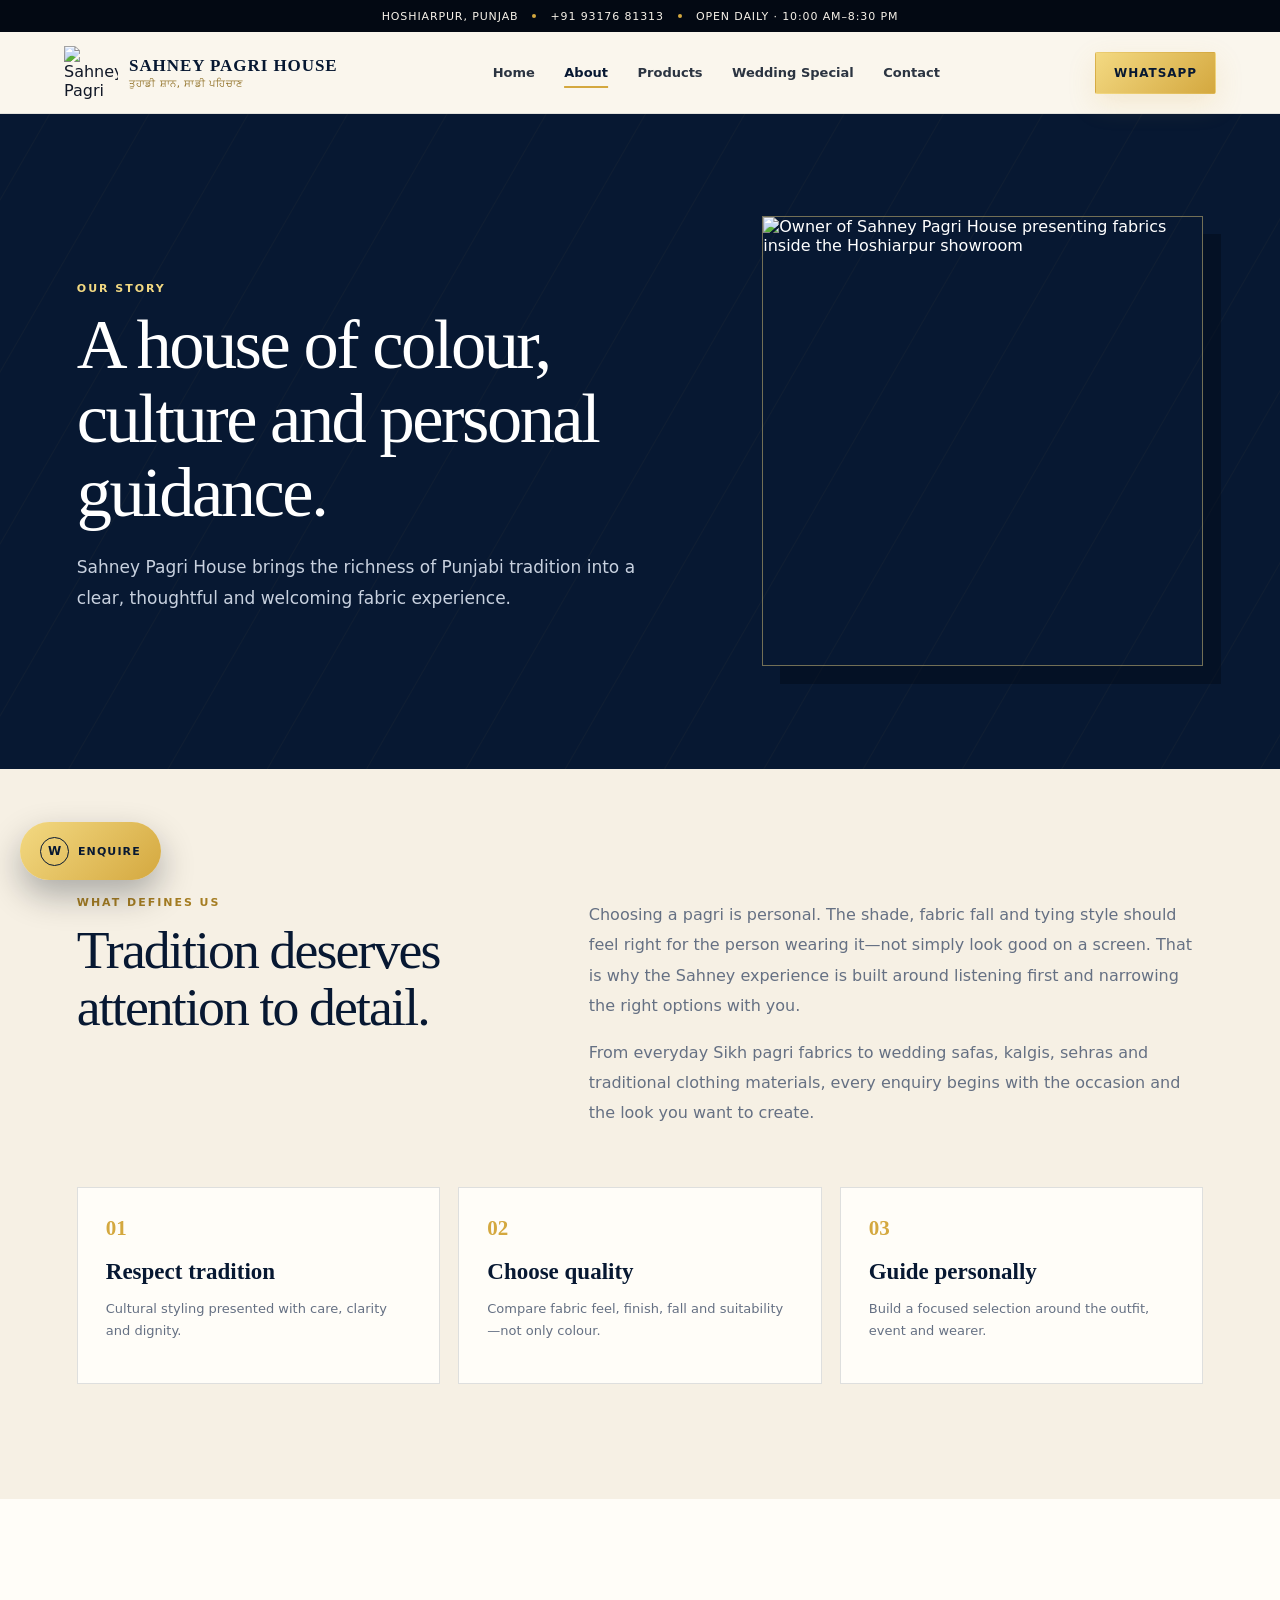
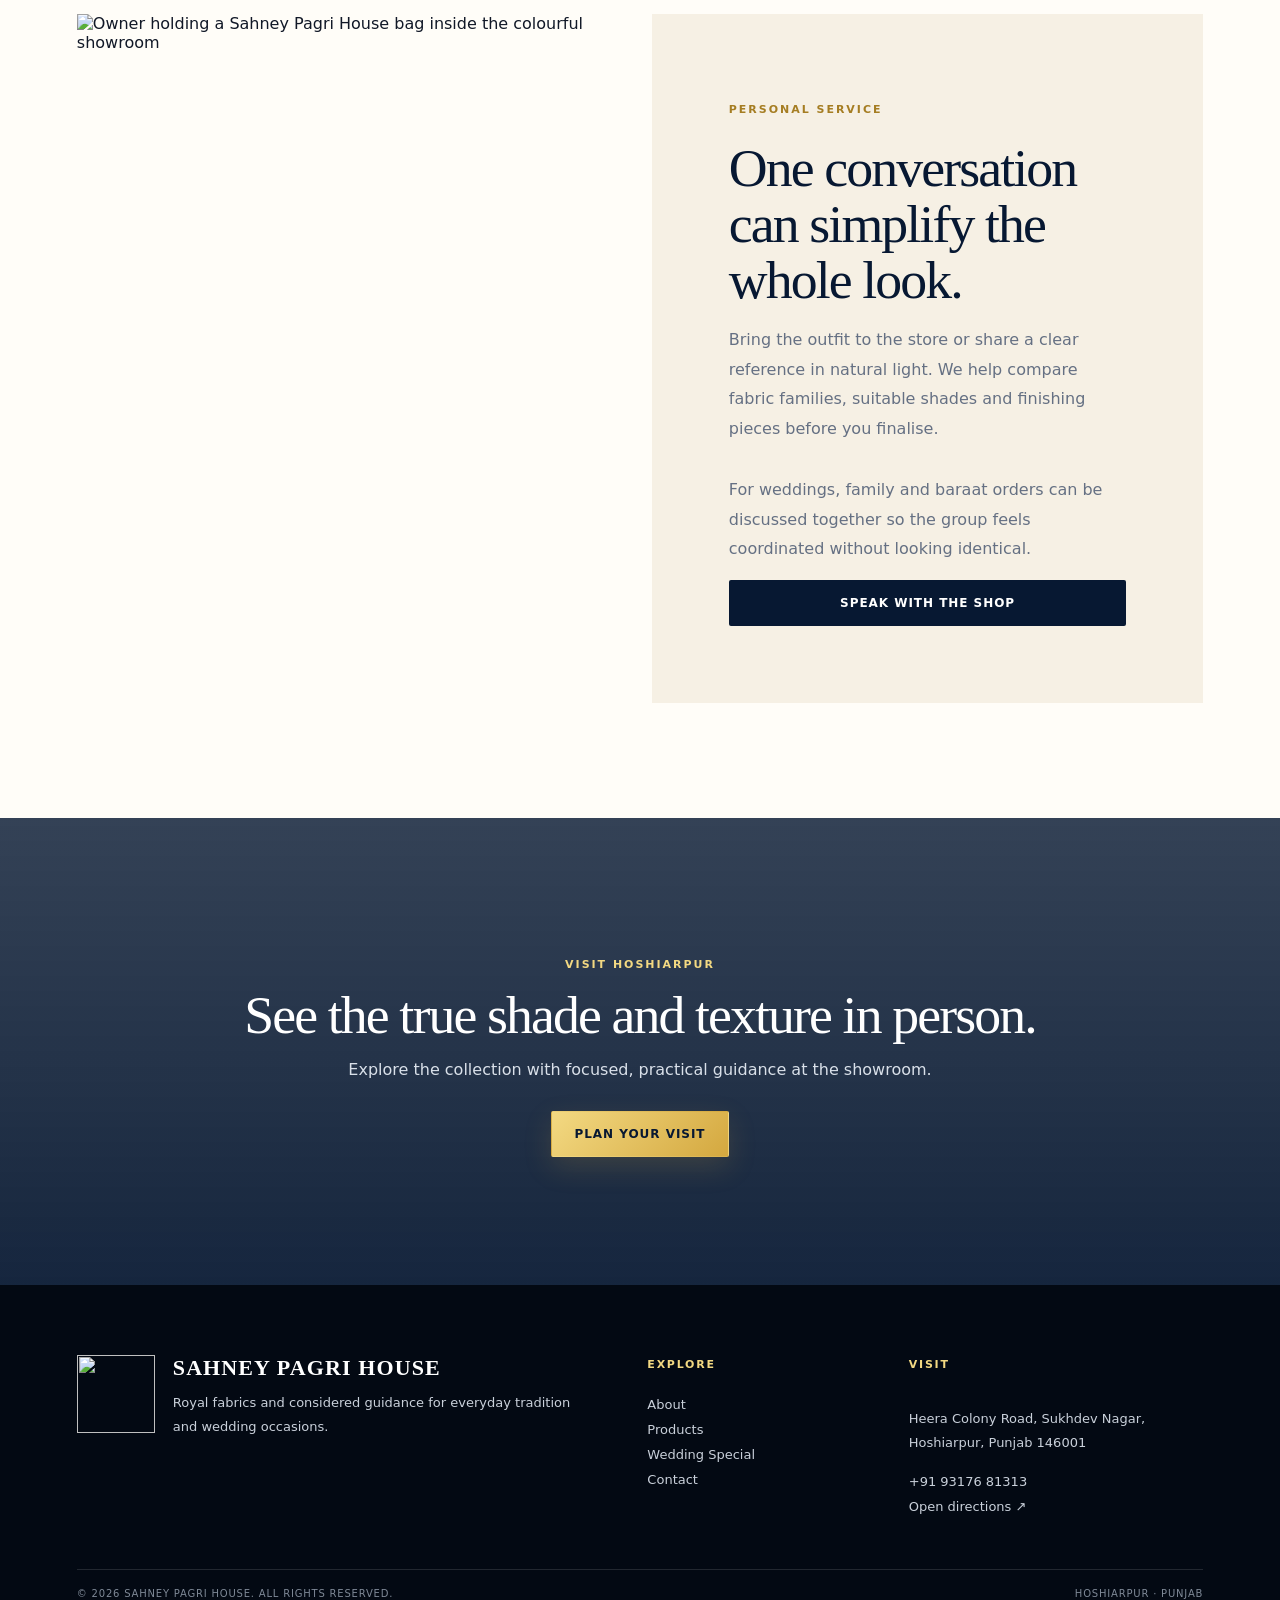
==== commit 0c5067c0: "Add files via upload" ====
--- a/about.html
+++ b/about.html
@@ -3,103 +3,36 @@
 <head>
   <meta charset="utf-8">
   <meta name="viewport" content="width=device-width, initial-scale=1">
-  <meta name="theme-color" content="#06172F">
-  <meta name="description" content="Learn how SAHNEY PAGRI HOUSE combines Punjabi tradition, quality fabric selection and personal wedding colour-matching assistance in Hoshiarpur.">
-  <meta name="keywords" content="turban fabrics Hoshiarpur, wedding pagri Punjab, Sikh pagri cloth, kalgi sehra, Rajasthani safa, groom accessories">
-  <link rel="canonical" href="https://www.example.com/sahni-pagri-house/about.html">
+  <meta name="theme-color" content="#071832">
+  <meta name="description" content="Discover Sahney Pagri House, a personal turban fabric and wedding styling destination in Hoshiarpur.">
+  <meta property="og:title" content="About Us | Sahney Pagri House">
+  <meta property="og:description" content="Discover Sahney Pagri House, a personal turban fabric and wedding styling destination in Hoshiarpur.">
   <meta property="og:type" content="website">
-  <meta property="og:title" content="About SAHNEY PAGRI HOUSE | Punjabi Tradition & Personal Service">
-  <meta property="og:description" content="Learn how SAHNEY PAGRI HOUSE combines Punjabi tradition, quality fabric selection and personal wedding colour-matching assistance in Hoshiarpur.">
-  <meta property="og:url" content="https://www.example.com/sahni-pagri-house/about.html">
-  <meta property="og:image" content="https://www.example.com/sahni-pagri-house/assets/images/owner-shop.webp">
-  <meta name="twitter:card" content="summary_large_image">
-  <meta name="twitter:title" content="About SAHNEY PAGRI HOUSE | Punjabi Tradition & Personal Service">
-  <meta name="twitter:description" content="Learn how SAHNEY PAGRI HOUSE combines Punjabi tradition, quality fabric selection and personal wedding colour-matching assistance in Hoshiarpur.">
-  <meta name="twitter:image" content="https://www.example.com/sahni-pagri-house/assets/images/owner-shop.webp">
-  <title>About SAHNEY PAGRI HOUSE | Punjabi Tradition & Personal Service</title>
-  <link rel="icon" href="assets/icons/favicon.png" type="image/png">
-  <link rel="stylesheet" href="css/style.css">
-  <script src="js/site-config.js" defer></script>
-
-  <script src="js/script.js" defer></script>
+  <meta property="og:image" content="brand/owner-hero.webp">
+  <title>About Us | Sahney Pagri House</title>
+  <link rel="icon" href="brand/logo.webp">
+  <link rel="preload" href="brand/logo.webp" as="image">
+  <link rel="stylesheet" href="style.css">
+  <script src="site-config.js" defer></script>
+  <script src="script.js" defer></script>
 </head>
-    <body>
-      <a class="skip-link" href="#main-content">Skip to main content</a>
-      <div class="announcement-bar">
-        <div class="container">
-          Wedding Pagri, Kalgi &amp; Sehra Matching Available |
-          <a href="#" data-whatsapp-message="Hello SAHNEY PAGRI HOUSE, I want to enquire about wedding pagri, kalgi and sehra matching." target="_blank" rel="noopener noreferrer">Contact Us on WhatsApp</a>
-        </div>
-      </div>
-      <header class="site-header" data-header>
-        <div class="container header-inner">
-          <a class="brand" href="index.html" aria-label="SAHNEY PAGRI HOUSE home">
-            <img class="brand-mark" src="assets/icons/ChatGPT Image Jul 29, 2026, 11_14_23 AM.png" width="128" height="128" alt="SAHNEY PAGRI HOUSE turban logo" decoding="async">
-            <span class="brand-copy"><strong class="brand-name-styled" aria-label="SAHNEY PAGRI HOUSE"><span class="brand-name-blue">SAHNEY</span> <span class="brand-name-black">PAGRI HOUSE</span></strong><small data-config="taglinePunjabi">ਤੁਹਾਡੀ ਸ਼ਾਨ, ਸਾਡੀ ਪਹਿਚਾਣ</small></span>
-          </a>
-          <button class="nav-toggle" type="button" aria-label="Open navigation menu" aria-expanded="false" aria-controls="primary-navigation" data-nav-toggle><span></span><span></span><span></span></button>
-          <nav class="main-nav" id="primary-navigation" aria-label="Primary navigation" data-nav>
-            <a href="index.html">Home</a>
-<a href="about.html" aria-current="page">About</a>
-<a href="products.html">Products</a>
-<a href="wedding.html">Wedding Special</a>
-<a href="contact.html">Contact</a>
-          </nav>
-          <a class="btn btn-gold btn-sm header-cta" href="#" data-whatsapp-message="Hello SAHNEY PAGRI HOUSE, I want to enquire about your turban and wedding collection." target="_blank" rel="noopener noreferrer">WhatsApp Enquiry</a>
-        </div>
-      </header>
-<main id="main-content">
-<!-- IMAGE NOTE: Replace this local WebP with an owner-approved shop or product photo, keeping the same filename and dimensions. -->
-<section class="page-hero">
-  <img class="page-hero-media" src="assets/images/owner-shop.webp" width="1600" height="900" alt="Owner of SAHNEY PAGRI HOUSE presenting colourful turban fabrics inside the shop" fetchpriority="high" decoding="async">
-  <div class="container page-hero-inner reveal">
-    <nav class="breadcrumb" aria-label="Breadcrumb"><a href="index.html">Home</a><span aria-hidden="true">/</span><span>About</span></nav>
-    <p class="eyebrow">About Us</p>
-    <h1>Respect for tradition. Care in every colour and detail.</h1>
-    <p>SAHNEY PAGRI HOUSE helps customers explore turban fabrics, Punjabi clothing fabrics and groom accessories with warm personal guidance and modern convenience.</p>
-  </div>
-</section>
-  <section class="section section-white"><div class="container split"><div class="split-media reveal"><img src="assets/images/owner-shop.webp" width="1200" height="1000" loading="lazy" alt="Main shop owner standing with colourful fabric inside the store" decoding="async"></div><div class="reveal delay-1"><p class="eyebrow">Our Story</p><h2>A modern fabric experience rooted in Punjabi identity</h2><p>SAHNEY PAGRI HOUSE is presented as a welcoming destination for customers who care about the meaning, colour and finish of a traditional look. The focus is not only on a single product—it is on helping each person understand how fabric, pagri shade and accessories work together.</p><p>From daily Sikh pagri fabrics to wedding-special turbans, safas, kalgis, sehras and clothing materials, the goal is to make selection clearer and more personal without inventing unsupported history or claims.</p></div></div></section>
-  <section class="section section-cream phulkari-border"><div class="container"><div class="section-heading center reveal"><p class="eyebrow">Our Values</p><h2>Simple principles behind every customer conversation</h2></div><div class="grid grid-4"><article class="value-card reveal"><strong>01</strong><h3>Respect Tradition</h3><p>Present Punjabi and Sikh cultural styling with care, clarity and dignity.</p></article><article class="value-card reveal delay-1"><strong>02</strong><h3>Choose Quality</h3><p>Help customers compare fabric qualities, finishes and practical use.</p></article><article class="value-card reveal delay-2"><strong>03</strong><h3>Guide Personally</h3><p>Understand the outfit, occasion and preferred level of decoration.</p></article><article class="value-card reveal delay-3"><strong>04</strong><h3>Keep It Convenient</h3><p>Use WhatsApp and clear product presentation to simplify enquiries.</p></article></div></div></section>
-  <section class="section section-navy"><div class="container split"><div class="reveal"><p class="eyebrow">What We Offer</p><h2>More than fabrics—support for a complete traditional look</h2><p>Customers can enquire about individual products or build a coordinated combination for a wedding, engagement, family function, religious occasion or everyday use.</p><ul class="check-list"><li>Pagri fabrics in varied qualities and colours</li><li>Wedding pagris and Rajasthani safas</li><li>Kurta-pajama, coat-pant and blazer fabrics</li><li>Kalgis, sehras and groom accessories</li><li>Wedding kits and family safa enquiries</li><li>Personal outfit colour-matching assistance</li></ul></div><div class="split-media reveal delay-1"><img src="assets/images/owner-shop.webp" width="1200" height="1000" loading="lazy" alt="Owner of SAHNEY PAGRI HOUSE presenting turban fabric inside the real shop" decoding="async"></div></div></section>
-  <section class="section section-ivory"><div class="container"><div class="section-heading reveal"><p class="eyebrow">Our Product Range</p><h2>Collections for daily life and important celebrations</h2></div><ul class="range-list reveal"><li>Sikh Pagri Fabrics</li><li>Daily-Wear Turban Fabrics</li><li>Premium Turban Fabrics</li><li>Wedding Turbans</li><li>Rajasthani Safas</li><li>Kurta-Pajama Fabrics</li><li>Coat-Pant Fabrics</li><li>Blazer Fabrics</li><li>Kalgis</li><li>Sehras</li><li>Groom Accessories</li><li>Wedding Kits</li><li>Custom Colour Matching</li></ul></div></section>
-  <section class="section section-white"><div class="container split reverse"><div class="split-media reveal delay-1"><img src="assets/images/owner-shop.webp" width="1200" height="1000" loading="lazy" alt="Owner of SAHNEY PAGRI HOUSE holding bright fabric for colour selection" decoding="async"></div><div class="reveal"><p class="eyebrow">Our Customer Approach</p><h2>Listen first, then narrow the right options</h2><p>A useful enquiry starts with a few practical details: the occasion, outfit photo, preferred colour family, event date and quantity. This helps the shop guide customers toward relevant fabrics or accessories instead of presenting an overwhelming catalogue.</p><p>Screen colours are not exact, so final shade matching is best confirmed with the physical outfit or fabric in natural light.</p><a class="btn btn-blue" href="contact.html">Start an Enquiry</a></div></div></section>
-  <section class="cta-wrap"><div class="container"><div class="cta-card reveal"><p class="eyebrow">Visit Our Store</p><h2>See fabric colours, textures and accessories in person.</h2><p><span data-config="address">Add your complete shop address, Hoshiarpur, Punjab, India</span></p><div class="cta-actions"><a class="btn btn-gold" href="#" data-link="maps" target="_blank" rel="noopener noreferrer">Get Directions</a><a class="btn btn-outline-light" href="#" data-link="phone">Call the Shop</a></div></div></div></section>
-</main>
-  <a class="floating-whatsapp" href="#" data-whatsapp-message="Hello SAHNEY PAGRI HOUSE, I want to enquire about your collection." target="_blank" rel="noopener noreferrer" aria-label="Enquire on WhatsApp">WhatsApp Enquiry</a>
+<body>
+  <div class="topbar"><div class="topbar-inner"><span class="topbar-location">Hoshiarpur, Punjab</span><i></i><a class="topbar-phone" data-shop-phone href="tel:+919317681313">+91 93176 81313</a><i></i><span class="topbar-hours">Open daily · 10:00 AM–8:30 PM</span></div></div>
+  <header class="site-header">
+    <a class="brand" href="index.html" aria-label="Sahney Pagri House home"><img src="brand/logo.webp" alt="Sahney Pagri House logo"><span><strong>SAHNEY PAGRI HOUSE</strong><small>ਤੁਹਾਡੀ ਸ਼ਾਨ, ਸਾਡੀ ਪਹਿਚਾਣ</small></span></a>
+    <button class="menu-button" type="button" aria-expanded="false" aria-label="Open navigation"><span></span><span></span></button>
+    <nav aria-label="Main navigation"><a href="index.html" data-active="false">Home</a><a href="about.html" data-active="true">About</a><a href="products.html" data-active="false">Products</a><a href="wedding.html" data-active="false">Wedding Special</a><a href="contact.html" data-active="false">Contact</a></nav>
+    <a class="button button-gold header-button" href="https://wa.me/919317681313" data-wa-message="Hello Sahney Pagri House, I want to enquire about your collection." target="_blank" rel="noreferrer">WhatsApp</a>
+  </header>
+  <main><section class="page-hero"><div class="page-hero-grid"><div class="page-hero-copy reveal"><p class="eyebrow light">Our story</p><h1>A house of colour, culture and personal guidance.</h1><p>Sahney Pagri House brings the richness of Punjabi tradition into a clear, thoughtful and welcoming fabric experience.</p></div><div class="page-hero-image reveal delay-1"><img src="brand/owner-store.webp" alt="Owner of Sahney Pagri House presenting fabrics inside the Hoshiarpur showroom" fetchpriority="high" style="object-position:center 38%"></div></div></section><section class="section section-cream"><div class="content-wrap"><div class="intro-grid reveal"><div><p class="eyebrow">What defines us</p><h2>Tradition deserves attention to detail.</h2></div><div class="rich-copy"><p>Choosing a pagri is personal. The shade, fabric fall and tying style should feel right for the person wearing it—not simply look good on a screen. That is why the Sahney experience is built around listening first and narrowing the right options with you.</p><p>From everyday Sikh pagri fabrics to wedding safas, kalgis, sehras and traditional clothing materials, every enquiry begins with the occasion and the look you want to create.</p></div></div><div class="feature-list"><article class="feature-card reveal"><b>01</b><h3>Respect tradition</h3><p>Cultural styling presented with care, clarity and dignity.</p></article><article class="feature-card reveal delay-1"><b>02</b><h3>Choose quality</h3><p>Compare fabric feel, finish, fall and suitability—not only colour.</p></article><article class="feature-card reveal delay-2"><b>03</b><h3>Guide personally</h3><p>Build a focused selection around the outfit, event and wearer.</p></article></div></div></section><section class="section"><div class="content-wrap story-grid"><img class="reveal" src="brand/owner-hero.webp" alt="Owner holding a Sahney Pagri House bag inside the colourful showroom" loading="lazy"><div class="story-panel reveal delay-1"><p class="eyebrow">Personal service</p><h2>One conversation can simplify the whole look.</h2><p>Bring the outfit to the store or share a clear reference in natural light. We help compare fabric families, suitable shades and finishing pieces before you finalise.</p><p>For weddings, family and baraat orders can be discussed together so the group feels coordinated without looking identical.</p><a class="button button-navy" href="contact.html">Speak with the shop</a></div></div></section><section class="royal-cta reveal"><p class="eyebrow">Visit Hoshiarpur</p><h2>See the true shade and texture in person.</h2><p>Explore the collection with focused, practical guidance at the showroom.</p><a class="button button-gold" href="contact.html">Plan your visit</a></section></main>
   <footer class="site-footer">
-    <div class="container footer-grid">
-      <div class="footer-brand">
-        <a class="brand" href="index.html">
-          <img class="brand-mark" src="assets/icons/ChatGPT Image Jul 29, 2026, 11_14_23 AM.png" width="128" height="128" alt="SAHNEY PAGRI HOUSE turban logo" decoding="async">
-          <span class="brand-copy"><strong data-config="businessName">SAHNEY PAGRI HOUSE</strong><small data-config="taglinePunjabi">ਤੁਹਾਡੀ ਸ਼ਾਨ, ਸਾਡੀ ਪਹਿਚਾਣ</small></span>
-        </a>
-        <p>Premium turban fabrics, wedding pagris, Rajasthani safas, kurta-pajama and suiting fabrics, kalgis, sehras and groom accessories.</p>
-        <div class="social-links" aria-label="Social media links">
-          <a href="#" data-link="instagram" target="_blank" rel="noopener noreferrer">Instagram</a>
-          <a href="#" data-link="facebook" target="_blank" rel="noopener noreferrer">Facebook</a>
-          <a href="#" data-link="youtube" target="_blank" rel="noopener noreferrer">YouTube</a>
-        </div>
-      </div>
-      <div class="footer-column"><h3>Quick Links</h3><ul>
-        <li><a href="about.html">About Us</a></li><li><a href="products.html">Products</a></li><li><a href="wedding.html">Wedding Special</a></li><li><a href="contact.html">Contact</a></li>
-      </ul></div>
-      <div class="footer-column"><h3>Collections</h3><ul>
-        <li><a href="products.html?category=Sikh%20Pagri%20Fabrics">Turban Fabrics</a></li><li><a href="products.html?category=Wedding%20Turbans">Wedding Pagris</a></li><li><a href="products.html?category=Rajasthani%20Safas">Rajasthani Safas</a></li><li><a href="products.html?category=Kalgis">Kalgis &amp; Sehras</a></li><li><a href="products.html?category=Kurta-Pajama%20Fabrics">Kurta-Pajama Fabrics</a></li>
-      </ul></div>
-      <div class="footer-column"><h3>Contact</h3><ul>
-        <li data-config="address">Add your complete shop address, Hoshiarpur, Punjab, India</li>
-        <li><a href="#" data-link="phone" data-config="phoneDisplay">+91 9317681313</a></li>
-        <li><a href="#" data-link="email" data-config="email">info@sahneypagrihouse.com</a></li>
-        <li data-config="openingHours">Monday–Sunday: 10:00 AM–8:30 PM</li>
-      </ul></div>
+    <div class="footer-main">
+      <div class="footer-brand"><img src="brand/logo.webp" alt=""><div><strong>SAHNEY PAGRI HOUSE</strong><p>Royal fabrics and considered guidance for everyday tradition and wedding occasions.</p></div></div>
+      <div><h3>Explore</h3><a href="about.html">About</a><a href="products.html">Products</a><a href="wedding.html">Wedding Special</a><a href="contact.html">Contact</a></div>
+      <div><h3>Visit</h3><p data-shop-address>Heera Colony Road, Sukhdev Nagar, Hoshiarpur, Punjab 146001</p><a data-shop-phone href="tel:+919317681313">+91 93176 81313</a><a data-shop-map href="https://maps.app.goo.gl/oK3M2UHWCKgUUPCx8" target="_blank" rel="noreferrer">Open directions ↗</a></div>
     </div>
-    <div class="container footer-bottom"><p>© <span data-year></span> SAHNEY PAGRI HOUSE. All rights reserved. Contact details and sample images are editable.</p></div>
+    <div class="footer-bottom"><span>© 2026 Sahney Pagri House. All rights reserved.</span><span>Hoshiarpur · Punjab</span></div>
   </footer>
-  <nav class="mobile-action-bar" aria-label="Quick contact actions">
-    <a href="#" data-link="phone"><strong>Call</strong><span>Speak to shop</span></a>
-    <a href="#" data-whatsapp-message="Hello SAHNEY PAGRI HOUSE, I want to make an enquiry." target="_blank" rel="noopener noreferrer"><strong>WhatsApp</strong><span>Ask availability</span></a>
-    <a href="#" data-link="maps" target="_blank" rel="noopener noreferrer"><strong>Directions</strong><span>Visit store</span></a>
-  </nav>
+  <a class="floating-whatsapp" href="https://wa.me/919317681313" data-wa-message="Hello Sahney Pagri House, I want to make an enquiry." target="_blank" rel="noreferrer"><span>W</span><b>Enquire</b></a>
 </body>
-</html>
+</html>
--- a/style.css
+++ b/style.css
@@ -0,0 +1,322 @@
+:root {
+  --navy: #071832;
+  --navy-2: #0b2750;
+  --blue: #123f78;
+  --cream: #f6f0e4;
+  --ivory: #fbf8f1;
+  --paper: #fffdf8;
+  --gold: #d4a83f;
+  --gold-light: #f3d982;
+  --ink: #111827;
+  --muted: #657083;
+  --line: rgba(7, 24, 50, 0.13);
+  --serif: Georgia, "Times New Roman", serif;
+  --sans: Inter, ui-sans-serif, system-ui, -apple-system, BlinkMacSystemFont, "Segoe UI", sans-serif;
+}
+
+* { box-sizing: border-box; }
+html { scroll-behavior: smooth; }
+body { margin: 0; background: var(--paper); color: var(--ink); font-family: var(--sans); }
+a { color: inherit; text-decoration: none; }
+img { display: block; max-width: 100%; }
+button, input, select, textarea { font: inherit; }
+
+.topbar { background: #030913; color: #f7f2e9; min-height: 32px; display: grid; place-items: center; font-size: 11px; letter-spacing: .08em; text-transform: uppercase; }
+.topbar-inner { display: flex; align-items: center; justify-content: center; gap: 14px; padding: 7px 24px; }
+.topbar i { width: 4px; height: 4px; border-radius: 50%; background: var(--gold); }
+.topbar a:hover { color: var(--gold-light); }
+
+.site-header { min-height: 82px; padding: 10px clamp(20px, 5vw, 82px); display: grid; grid-template-columns: auto 1fr auto; align-items: center; gap: 36px; background: rgba(250, 246, 237, .96); border-bottom: 1px solid rgba(7, 24, 50, .09); position: sticky; top: 0; z-index: 50; backdrop-filter: blur(14px); }
+.brand { display: inline-flex; align-items: center; min-width: 270px; gap: 11px; }
+.brand > img { width: 54px; height: 54px; object-fit: contain; }
+.brand > span { display: grid; gap: 2px; }
+.brand strong { color: var(--navy); font-family: var(--serif); font-size: 17px; letter-spacing: .055em; }
+.brand small { color: #8b6a1d; font-size: 10px; letter-spacing: .06em; }
+.site-header nav { display: flex; justify-content: center; align-items: center; gap: clamp(18px, 2.3vw, 36px); }
+.site-header nav a { color: #2b3441; font-size: 13px; font-weight: 650; position: relative; padding: 12px 0; }
+.site-header nav a::after { content: ""; position: absolute; left: 50%; bottom: 4px; width: 0; height: 2px; background: var(--gold); transition: .25s ease; transform: translateX(-50%); }
+.site-header nav a:hover, .site-header nav a[data-active="true"] { color: var(--navy); }
+.site-header nav a:hover::after, .site-header nav a[data-active="true"]::after { width: 100%; }
+.menu-button { display: none; }
+
+.button { display: inline-flex; min-height: 46px; align-items: center; justify-content: center; gap: 8px; padding: 0 22px; border: 1px solid transparent; border-radius: 2px; font-size: 12px; font-weight: 800; letter-spacing: .08em; text-transform: uppercase; transition: transform .22s ease, background .22s ease, color .22s ease, box-shadow .22s ease; }
+.button:hover { transform: translateY(-2px); }
+.button-gold { color: var(--navy); background: linear-gradient(135deg, var(--gold-light), var(--gold)); box-shadow: 0 10px 28px rgba(212, 168, 63, .17); }
+.button-gold:hover { box-shadow: 0 13px 32px rgba(212, 168, 63, .3); }
+.button-navy { background: var(--navy); color: white; }
+.button-navy:hover { background: var(--blue); }
+.button-ghost-light { border-color: rgba(255,255,255,.4); color: white; background: rgba(255,255,255,.04); }
+.button-ghost-light:hover { background: white; color: var(--navy); }
+.button-outline { border-color: var(--navy); color: var(--navy); background: transparent; }
+.button-outline:hover { background: var(--navy); color: white; }
+.header-button { min-height: 42px; padding: 0 18px; }
+
+.hero { min-height: calc(100vh - 114px); display: grid; grid-template-columns: minmax(0, 1.04fr) minmax(420px, .96fr); background: var(--navy); color: white; overflow: hidden; position: relative; }
+.hero::before { content: ""; position: absolute; inset: 0; opacity: .13; background-image: linear-gradient(30deg, transparent 47%, rgba(212,168,63,.5) 48%, transparent 49%), linear-gradient(150deg, transparent 47%, rgba(212,168,63,.35) 48%, transparent 49%); background-size: 120px 70px; pointer-events: none; }
+.hero-copy { padding: clamp(70px, 9vw, 142px) clamp(38px, 7vw, 112px); display: flex; flex-direction: column; justify-content: center; position: relative; z-index: 2; }
+.kicker, .eyebrow { color: #a57d22; font-size: 11px; font-weight: 800; letter-spacing: .18em; line-height: 1.5; text-transform: uppercase; }
+.kicker { color: var(--gold-light); display: flex; align-items: center; gap: 12px; }
+.kicker span { width: 34px; height: 1px; background: var(--gold); }
+.hero h1 { max-width: 760px; margin: 23px 0 24px; font-family: var(--serif); font-size: clamp(50px, 6.1vw, 92px); font-weight: 400; letter-spacing: -.045em; line-height: .96; }
+.hero h1 em { color: var(--gold-light); font-weight: 400; }
+.hero-lede { max-width: 620px; margin: 0 0 34px; color: #d5dbe5; font-size: clamp(16px, 1.45vw, 20px); line-height: 1.75; }
+.button-row { display: flex; flex-wrap: wrap; gap: 12px; }
+.hero-notes { display: flex; gap: 22px; margin-top: 44px; color: #bdc7d7; font-size: 11px; letter-spacing: .04em; }
+.hero-notes span { display: flex; align-items: center; gap: 7px; }
+.hero-notes span::before { content: ""; width: 5px; height: 5px; background: var(--gold); transform: rotate(45deg); }
+.hero-visual { position: relative; min-height: 650px; padding: 4.5vw 5vw 4.5vw 0; display: grid; place-items: center; z-index: 2; }
+.hero-image-frame { width: 100%; height: 100%; min-height: 580px; overflow: hidden; position: relative; border: 1px solid rgba(243,217,130,.48); box-shadow: 22px 25px 0 rgba(5,14,29,.54); }
+.hero-image-frame::after { content: ""; position: absolute; inset: 0; background: linear-gradient(180deg, rgba(7,24,50,.02) 50%, rgba(7,24,50,.66)); pointer-events: none; }
+.hero-image-frame img { width: 100%; height: 100%; object-fit: cover; object-position: center 20%; }
+.owner-card { position: absolute; left: -24px; bottom: 8%; width: min(330px, 70%); padding: 18px 22px; display: grid; gap: 5px; background: rgba(251,248,241,.96); color: var(--navy); border-left: 4px solid var(--gold); box-shadow: 0 18px 46px rgba(0,0,0,.22); }
+.owner-card span { color: #9a7420; font-size: 10px; font-weight: 800; text-transform: uppercase; letter-spacing: .15em; }
+.owner-card strong { font-family: var(--serif); font-size: 18px; font-weight: 600; line-height: 1.25; }
+.hero-seal { position: absolute; right: 18px; top: 8%; width: 92px; height: 92px; display: grid; place-items: center; align-content: center; background: var(--navy); border: 1px solid var(--gold); border-radius: 50%; box-shadow: 0 10px 32px rgba(0,0,0,.25); }
+.hero-seal b { color: var(--gold-light); font-family: var(--serif); font-size: 22px; letter-spacing: .14em; }
+.hero-seal small { color: white; font-size: 8px; text-transform: uppercase; letter-spacing: .12em; }
+
+.trust-strip { display: grid; grid-template-columns: repeat(3, 1fr); background: var(--paper); border-bottom: 1px solid var(--line); padding: 0 clamp(24px, 6vw, 96px); }
+.trust-strip > div { padding: 28px clamp(18px, 4vw, 62px); display: flex; align-items: center; justify-content: center; gap: 16px; border-right: 1px solid var(--line); }
+.trust-strip > div:last-child { border: 0; }
+.trust-strip strong { color: var(--gold); font-family: var(--serif); font-size: 27px; font-weight: 400; }
+.trust-strip span { color: var(--navy); font-size: 12px; font-weight: 750; text-transform: uppercase; letter-spacing: .06em; }
+
+.section { padding: clamp(76px, 9vw, 132px) clamp(22px, 6vw, 96px); }
+.section-cream { background: var(--cream); }
+.section-navy { background: var(--navy); color: white; }
+.section-head { max-width: 1320px; margin: 0 auto 45px; display: flex; align-items: end; justify-content: space-between; gap: 30px; }
+.section h2, .page-hero h1, .royal-cta h2 { margin: 10px 0 0; color: var(--navy); font-family: var(--serif); font-size: clamp(38px, 4.2vw, 66px); line-height: 1.05; font-weight: 400; letter-spacing: -.035em; }
+.section-head h2 { max-width: 690px; }
+.text-link { color: var(--navy); font-size: 12px; font-weight: 800; text-transform: uppercase; letter-spacing: .08em; padding-bottom: 6px; border-bottom: 1px solid currentColor; white-space: nowrap; }
+.text-link span { color: var(--gold); margin-left: 5px; }
+
+.collection-grid { max-width: 1320px; margin: 0 auto; display: grid; grid-template-columns: repeat(3, 1fr); gap: 22px; }
+.collection-card { min-width: 0; background: var(--paper); border: 1px solid rgba(7,24,50,.08); position: relative; transition: transform .3s ease, box-shadow .3s ease; }
+.collection-card.reveal, .product-card.reveal { opacity: 1; transform: none; }
+.collection-card:hover { transform: translateY(-6px); box-shadow: 0 24px 55px rgba(7,24,50,.13); }
+.collection-image { aspect-ratio: 4 / 3; overflow: hidden; background: #d9d5cc; }
+.collection-image img { width: 100%; height: 100%; object-fit: cover; transition: transform .6s ease; }
+.collection-card-wedding-pagris .collection-image img,
+.product-card-wedding-pagris .product-image img { object-position: center top; }
+.collection-card-rajasthani-safas .collection-image img,
+.product-card-rajasthani-safas .product-image img { object-position: center 22%; }
+.collection-card:hover img { transform: scale(1.045); }
+.collection-copy { padding: 21px 23px 25px; }
+.collection-copy p { margin: 0 0 8px; color: var(--gold); font-family: var(--serif); font-size: 14px; }
+.collection-copy h3 { margin: 0 0 9px; color: var(--navy); font-family: var(--serif); font-size: 25px; font-weight: 500; }
+.collection-copy span { color: var(--muted); font-size: 13px; line-height: 1.6; }
+.collection-card > a { position: absolute; right: 22px; bottom: 22px; color: var(--navy); font-size: 18px; }
+
+.editorial-split { max-width: 1512px; margin: 0 auto; display: grid; grid-template-columns: 1fr 1fr; gap: clamp(45px, 7vw, 110px); align-items: center; background: var(--paper); }
+.editorial-image { min-height: 650px; position: relative; }
+.editorial-image > img { width: 100%; height: 650px; object-fit: cover; object-position: center 28%; }
+.image-caption { width: 75%; position: absolute; left: -20px; bottom: 25px; padding: 20px 24px; display: grid; gap: 4px; background: var(--navy); color: white; border-top: 2px solid var(--gold); }
+.image-caption span { color: var(--gold-light); font-size: 10px; font-weight: 800; text-transform: uppercase; letter-spacing: .15em; }
+.image-caption strong { font-family: var(--serif); font-size: 19px; }
+.editorial-copy { max-width: 570px; }
+.editorial-copy > p:not(.eyebrow) { color: var(--muted); font-size: 16px; line-height: 1.85; }
+.process-list { margin: 34px 0; padding: 0; list-style: none; border-top: 1px solid var(--line); }
+.process-list li { padding: 17px 0; display: flex; gap: 18px; border-bottom: 1px solid var(--line); }
+.process-list b { color: var(--gold); font-family: var(--serif); font-size: 19px; }
+.process-list div { display: grid; gap: 4px; }
+.process-list strong { color: var(--navy); font-size: 14px; }
+.process-list span { color: var(--muted); font-size: 13px; }
+
+.experience-band { display: grid; grid-template-columns: minmax(300px, .7fr) minmax(520px, 1.3fr); gap: clamp(45px, 7vw, 100px); align-items: center; }
+.experience-copy { max-width: 510px; }
+.eyebrow.light { color: var(--gold-light); }
+.experience-band h2 { color: white; }
+.experience-copy > p:not(.eyebrow) { color: #bec8d7; line-height: 1.85; margin: 22px 0 30px; }
+.experience-gallery { display: grid; grid-template-columns: 1.25fr .75fr; grid-template-rows: 255px 255px; gap: 14px; }
+.experience-gallery img { width: 100%; height: 100%; object-fit: cover; border: 1px solid rgba(243,217,130,.23); }
+.experience-gallery .wide { grid-row: 1 / 3; }
+
+.royal-cta { padding: clamp(78px, 10vw, 145px) 22px; text-align: center; color: white; background: linear-gradient(rgba(7,24,50,.82), rgba(7,24,50,.94)), url("brand/turban-shop.webp") center / cover; }
+.royal-cta .eyebrow { color: var(--gold-light); }
+.royal-cta h2 { color: white; max-width: 850px; margin: 13px auto; }
+.royal-cta > p:not(.eyebrow) { max-width: 600px; margin: 0 auto 28px; color: #d9e0e9; line-height: 1.7; }
+
+.site-footer { background: #030913; color: #c9d0da; padding: 70px clamp(24px, 6vw, 96px) 22px; }
+.footer-main { max-width: 1320px; margin: 0 auto; display: grid; grid-template-columns: 1.7fr .65fr 1fr; gap: 70px; }
+.footer-brand { display: flex; gap: 18px; align-items: start; }
+.footer-brand img { width: 78px; height: 78px; object-fit: contain; }
+.footer-brand strong { color: white; font-family: var(--serif); font-size: 22px; letter-spacing: .05em; }
+.footer-brand p, .footer-main p { max-width: 430px; margin: 10px 0; font-size: 13px; line-height: 1.8; }
+.footer-main h3 { margin: 3px 0 16px; color: var(--gold-light); font-size: 11px; text-transform: uppercase; letter-spacing: .16em; }
+.footer-main > div:not(.footer-brand) { display: flex; flex-direction: column; align-items: flex-start; gap: 10px; }
+.footer-main a { font-size: 13px; }
+.footer-main a:hover { color: var(--gold-light); }
+.footer-bottom { max-width: 1320px; margin: 55px auto 0; padding-top: 18px; display: flex; justify-content: space-between; gap: 20px; border-top: 1px solid rgba(255,255,255,.12); color: #7f8997; font-size: 10px; text-transform: uppercase; letter-spacing: .08em; }
+.floating-whatsapp { position: fixed; left: 20px; bottom: 20px; z-index: 45; min-width: 58px; height: 58px; padding: 0 20px; display: flex; align-items: center; gap: 9px; border-radius: 50px; color: var(--navy); background: linear-gradient(135deg, var(--gold-light), var(--gold)); box-shadow: 0 15px 34px rgba(4,13,28,.3); font-size: 12px; }
+.floating-whatsapp span { display: grid; place-items: center; width: 29px; height: 29px; border: 1px solid currentColor; border-radius: 50%; font-weight: 900; }
+.floating-whatsapp b { font-size: 11px; text-transform: uppercase; letter-spacing: .1em; }
+
+/* Internal pages */
+.page-hero { padding: clamp(60px, 8vw, 112px) clamp(22px, 6vw, 96px); color: white; background: var(--navy); position: relative; overflow: hidden; }
+.page-hero::before { content: ""; position: absolute; inset: 0; opacity: .12; background: repeating-linear-gradient(120deg, transparent 0 42px, rgba(212,168,63,.35) 43px, transparent 44px 86px); }
+.page-hero-grid { max-width: 1320px; margin: 0 auto; display: grid; grid-template-columns: 1fr .74fr; align-items: center; gap: clamp(42px, 7vw, 100px); position: relative; z-index: 2; }
+.page-hero h1 { color: white; max-width: 780px; font-size: clamp(48px, 5.5vw, 82px); }
+.page-hero-copy > p:not(.eyebrow) { max-width: 640px; margin: 22px 0 0; color: #c8d1df; font-size: 17px; line-height: 1.8; }
+.page-hero-image { height: 450px; overflow: hidden; border: 1px solid rgba(243,217,130,.45); box-shadow: 18px 18px 0 rgba(2,9,20,.42); }
+.page-hero-image img { width: 100%; height: 100%; object-fit: cover; }
+.content-wrap { max-width: 1320px; margin: 0 auto; }
+.intro-grid { display: grid; grid-template-columns: .8fr 1.2fr; gap: clamp(40px, 8vw, 120px); align-items: start; }
+.intro-grid h2 { margin-top: 0; }
+.rich-copy p { color: var(--muted); font-size: 16px; line-height: 1.9; }
+.feature-list { display: grid; grid-template-columns: repeat(3, 1fr); gap: 18px; margin-top: 42px; }
+.feature-card { padding: 28px; border: 1px solid var(--line); background: var(--paper); }
+.feature-card b { color: var(--gold); font-family: var(--serif); font-size: 21px; }
+.feature-card h3 { color: var(--navy); font-family: var(--serif); font-size: 23px; margin: 18px 0 8px; }
+.feature-card p { color: var(--muted); font-size: 13px; line-height: 1.7; }
+.story-grid { display: grid; grid-template-columns: 1fr 1fr; gap: 24px; }
+.story-grid img { width: 100%; height: 520px; object-fit: cover; }
+.story-panel { padding: clamp(40px, 6vw, 86px); display: flex; flex-direction: column; justify-content: center; background: var(--cream); }
+.story-panel p:not(.eyebrow) { color: var(--muted); line-height: 1.85; }
+
+.products-intro { max-width: 760px; margin: 0 auto 48px; text-align: center; }
+.products-intro p:last-child { color: var(--muted); line-height: 1.8; }
+.product-grid { max-width: 1320px; margin: 0 auto; display: grid; grid-template-columns: repeat(3, 1fr); gap: 24px; }
+.product-card { scroll-margin-top: 120px; background: white; border: 1px solid var(--line); overflow: hidden; transition: transform .3s ease, box-shadow .3s ease; }
+.product-card:hover { transform: translateY(-6px); box-shadow: 0 25px 55px rgba(7,24,50,.13); }
+.product-image { aspect-ratio: 4 / 3; overflow: hidden; background: #ddd7cc; }
+.product-image img { width: 100%; height: 100%; object-fit: cover; transition: transform .65s ease; }
+.product-card:nth-child(2) .product-image img { object-position: center 18%; }
+.product-card:hover img { transform: scale(1.05); }
+.product-body { padding: 25px; }
+.product-body h2 { font-size: 29px; margin: 7px 0 11px; }
+.product-body > p:not(.eyebrow) { min-height: 70px; color: var(--muted); line-height: 1.7; font-size: 14px; }
+.photo-credit { display: inline-block; margin: 3px 0 2px; color: #7d8796; font-size: 9px; line-height: 1.45; text-decoration: underline; text-underline-offset: 2px; }
+.product-meta { margin: 20px 0; padding: 14px 0; border-top: 1px solid var(--line); border-bottom: 1px solid var(--line); color: var(--navy); font-size: 11px; font-weight: 750; text-transform: uppercase; letter-spacing: .06em; }
+.stock-note { max-width: 1320px; margin: 30px auto 0; color: var(--muted); font-size: 12px; text-align: center; }
+
+.wedding-service-grid { display: grid; grid-template-columns: repeat(3, 1fr); gap: 20px; }
+.wedding-card { padding: 34px; min-height: 270px; display: flex; flex-direction: column; justify-content: end; color: white; background: var(--navy); border-top: 3px solid var(--gold); }
+.wedding-card span { color: var(--gold-light); font-family: var(--serif); font-size: 25px; }
+.wedding-card h3 { margin: 15px 0 8px; font-family: var(--serif); font-size: 27px; }
+.wedding-card p { margin: 0; color: #c7d0dd; font-size: 14px; line-height: 1.75; }
+.wedding-editorial { display: grid; grid-template-columns: 1.05fr .95fr; align-items: stretch; }
+.wedding-editorial > img { width: 100%; min-height: 620px; object-fit: cover; object-position: center 20%; }
+.wedding-editorial > div { padding: clamp(45px, 7vw, 100px); display: flex; flex-direction: column; justify-content: center; background: var(--cream); }
+.wedding-editorial p:not(.eyebrow) { color: var(--muted); line-height: 1.8; }
+.check-list { padding: 0; margin: 24px 0 32px; list-style: none; }
+.check-list li { padding: 13px 0; border-bottom: 1px solid var(--line); color: var(--navy); font-size: 14px; }
+.check-list li::before { content: "◆"; color: var(--gold); font-size: 8px; margin-right: 12px; }
+
+.contact-grid { max-width: 1320px; margin: 0 auto; display: grid; grid-template-columns: .75fr 1.25fr; gap: 30px; }
+.contact-details { padding: clamp(38px, 5vw, 66px); background: var(--navy); color: white; }
+.contact-details h2 { color: white; margin-bottom: 24px; }
+.contact-item { padding: 20px 0; border-top: 1px solid rgba(255,255,255,.14); }
+.contact-item small { display: block; margin-bottom: 7px; color: var(--gold-light); font-size: 10px; font-weight: 800; text-transform: uppercase; letter-spacing: .16em; }
+.contact-item p, .contact-item a { margin: 0; color: #d7dee8; font-size: 14px; line-height: 1.75; }
+.contact-form { padding: clamp(38px, 5vw, 66px); background: white; border: 1px solid var(--line); }
+.contact-form h2 { margin-top: 6px; }
+.form-grid { display: grid; grid-template-columns: 1fr 1fr; gap: 18px; margin: 30px 0; }
+.field { display: grid; gap: 7px; }
+.field.full { grid-column: 1 / -1; }
+.field label { color: var(--navy); font-size: 11px; font-weight: 800; text-transform: uppercase; letter-spacing: .08em; }
+.field input, .field select, .field textarea { width: 100%; border: 1px solid #d7d8dc; background: #fbfaf7; padding: 13px 14px; color: var(--ink); outline: 0; }
+.field textarea { min-height: 120px; resize: vertical; }
+.field input:focus, .field select:focus, .field textarea:focus { border-color: var(--gold); box-shadow: 0 0 0 3px rgba(212,168,63,.12); }
+.map-band { min-height: 330px; display: grid; place-items: center; text-align: center; background: linear-gradient(rgba(246,240,228,.9), rgba(246,240,228,.9)), url("brand/store-wall.webp") center / cover; }
+
+.reveal { opacity: 0; transform: translateY(24px); transition: opacity .7s ease, transform .7s ease; }
+.reveal.visible { opacity: 1; transform: none; }
+.delay-1 { transition-delay: .1s; }
+.delay-2 { transition-delay: .2s; }
+
+@media (max-width: 1050px) {
+  .site-header { grid-template-columns: auto auto 1fr; gap: 18px; }
+  .site-header nav { position: absolute; left: 0; right: 0; top: 100%; padding: 18px 24px 24px; display: none; flex-direction: column; align-items: stretch; background: var(--cream); border-bottom: 1px solid var(--line); box-shadow: 0 18px 30px rgba(7,24,50,.12); }
+  .site-header nav.open { display: flex; }
+  .site-header nav a { padding: 10px 0; }
+  .menu-button { display: grid; place-items: center; gap: 5px; justify-self: end; width: 44px; height: 44px; border: 1px solid var(--line); background: transparent; }
+  .menu-button span { width: 19px; height: 2px; background: var(--navy); transition: .2s; }
+  .menu-button.open span:first-child { transform: translateY(3.5px) rotate(45deg); }
+  .menu-button.open span:last-child { transform: translateY(-3.5px) rotate(-45deg); }
+  .header-button { justify-self: end; }
+  .hero { grid-template-columns: 1fr 1fr; }
+  .hero-copy { padding: 70px 42px; }
+  .hero-visual { padding: 42px 36px 42px 0; }
+  .hero h1 { font-size: clamp(48px, 7vw, 70px); }
+  .hero-notes { flex-direction: column; gap: 9px; }
+  .collection-grid, .product-grid { grid-template-columns: repeat(2, 1fr); }
+  .experience-band { grid-template-columns: 1fr; }
+  .experience-copy { max-width: 700px; }
+}
+
+@media (max-width: 760px) {
+  .topbar { min-height: 30px; font-size: 8.5px; letter-spacing: .1em; }
+  .topbar-inner { width: 100%; justify-content: center; gap: 7px; padding: 6px 10px; white-space: nowrap; overflow: hidden; }
+  .topbar-phone, .topbar-phone + i { display: none; }
+  .site-header { min-height: 64px; padding: 6px 14px; grid-template-columns: 1fr auto; background: rgba(251, 248, 241, .985); box-shadow: 0 8px 24px rgba(3, 9, 19, .08); }
+  .brand { min-width: 0; gap: 8px; }
+  .brand > img { width: 43px; height: 43px; }
+  .brand strong { font-size: 12px; letter-spacing: .045em; }
+  .brand small { font-size: 7.5px; }
+  .header-button { display: none; }
+  .site-header nav { top: 64px; padding-top: 12px; }
+  .menu-button { width: 40px; height: 40px; border-color: rgba(7, 24, 50, .18); border-radius: 50%; }
+
+  .hero { min-height: calc(100svh - 94px); display: block; isolation: isolate; background: #030a15; }
+  .hero::before { z-index: 1; opacity: .09; background-size: 78px 46px; }
+  .hero-visual { position: absolute; inset: 0; z-index: 0; min-height: 0; padding: 0; display: block; }
+  .hero-image-frame { width: 100%; height: 100%; min-height: 0; border: 0; box-shadow: none; }
+  .hero-image-frame::after {
+    background:
+      linear-gradient(180deg, rgba(3,10,21,.08) 0%, rgba(3,10,21,.04) 30%, rgba(3,10,21,.66) 59%, rgba(3,10,21,.97) 100%),
+      linear-gradient(90deg, rgba(3,10,21,.22), transparent 68%);
+  }
+  .hero-image-frame img { object-position: center center; }
+  .owner-card { display: none; }
+  .hero-seal { z-index: 4; width: 66px; height: 66px; right: 15px; top: 18px; background: rgba(7,24,50,.76); backdrop-filter: blur(8px); box-shadow: 0 10px 26px rgba(0,0,0,.24); }
+  .hero-seal b { font-size: 17px; }
+  .hero-seal small { font-size: 6.5px; }
+  .hero-copy { min-height: calc(100svh - 94px); padding: 300px 18px 22px; justify-content: flex-end; }
+  .kicker { margin: 0; gap: 9px; font-size: 9px; letter-spacing: .16em; text-shadow: 0 1px 10px rgba(0,0,0,.4); }
+  .kicker span { width: 24px; }
+  .hero h1 { margin: 12px 0 13px; max-width: 360px; font-size: clamp(39px, 11.9vw, 50px); line-height: .94; text-shadow: 0 3px 26px rgba(0,0,0,.42); }
+  .hero-lede { max-width: 350px; margin-bottom: 17px; color: #edf0f5; font-size: 13px; line-height: 1.55; text-shadow: 0 2px 16px rgba(0,0,0,.48); }
+  .hero .button-row { display: grid; grid-template-columns: 1.1fr .9fr; gap: 8px; }
+  .hero .button { min-height: 44px; padding: 0 10px; font-size: 9.5px; letter-spacing: .055em; border-radius: 3px; }
+  .hero .button-ghost-light { background: rgba(5,16,33,.5); backdrop-filter: blur(8px); }
+  .hero-notes { margin-top: 13px; padding: 10px 11px; display: grid; grid-template-columns: 1fr 1fr; gap: 7px 10px; color: #e3e8ef; background: rgba(6,19,39,.54); border: 1px solid rgba(255,255,255,.16); border-radius: 3px; backdrop-filter: blur(8px); }
+  .hero-notes span { gap: 6px; font-size: 8.5px; line-height: 1.3; }
+  .hero-notes span:last-child { display: none; }
+
+  .trust-strip { grid-template-columns: repeat(3, minmax(205px, 1fr)); gap: 0; padding: 0 14px; overflow-x: auto; overscroll-behavior-inline: contain; scroll-snap-type: inline mandatory; scrollbar-width: none; }
+  .trust-strip::-webkit-scrollbar { display: none; }
+  .trust-strip > div { justify-content: flex-start; min-height: 74px; padding: 14px 16px; border-right: 1px solid var(--line); border-bottom: 0; scroll-snap-align: start; }
+  .trust-strip strong { font-size: 23px; }
+  .trust-strip span { font-size: 10px; }
+  .section { padding: 72px 20px; }
+  .section-head { align-items: flex-start; flex-direction: column; margin-bottom: 32px; }
+  .section h2, .page-hero h1, .royal-cta h2 { font-size: clamp(38px, 11vw, 52px); }
+  .collection-grid, .product-grid, .feature-list, .wedding-service-grid { grid-template-columns: 1fr; }
+  .collection-grid { gap: 18px; }
+  .editorial-split { grid-template-columns: 1fr; padding-left: 20px; padding-right: 20px; }
+  .editorial-image, .editorial-image > img { min-height: 500px; height: 500px; }
+  .image-caption { left: -7px; width: 88%; }
+  .experience-band { padding-left: 20px; padding-right: 20px; }
+  .experience-gallery { grid-template-columns: 1fr 1fr; grid-template-rows: 260px 190px; }
+  .experience-gallery .wide { grid-column: 1 / -1; grid-row: auto; }
+  .footer-main { grid-template-columns: 1fr; gap: 42px; }
+  .footer-bottom { flex-direction: column; margin-top: 42px; }
+  .floating-whatsapp { left: 14px; bottom: 14px; min-width: 52px; height: 52px; padding: 0 12px; }
+  .floating-whatsapp b { display: none; }
+  .page-hero { padding: 56px 20px 70px; }
+  .page-hero-grid, .intro-grid, .story-grid, .wedding-editorial, .contact-grid { grid-template-columns: 1fr; }
+  .page-hero-image { height: 430px; }
+  .story-grid img { height: 470px; }
+  .story-panel { padding: 50px 25px; }
+  .product-body > p:not(.eyebrow) { min-height: 0; }
+  .wedding-editorial > img { min-height: 500px; }
+  .wedding-editorial > div { padding: 55px 22px; }
+  .form-grid { grid-template-columns: 1fr; }
+  .field.full { grid-column: auto; }
+}
+
+@media (prefers-reduced-motion: reduce) {
+  html { scroll-behavior: auto; }
+  *, *::before, *::after { transition-duration: .01ms !important; animation-duration: .01ms !important; animation-iteration-count: 1 !important; }
+  .reveal { opacity: 1; transform: none; }
+}
